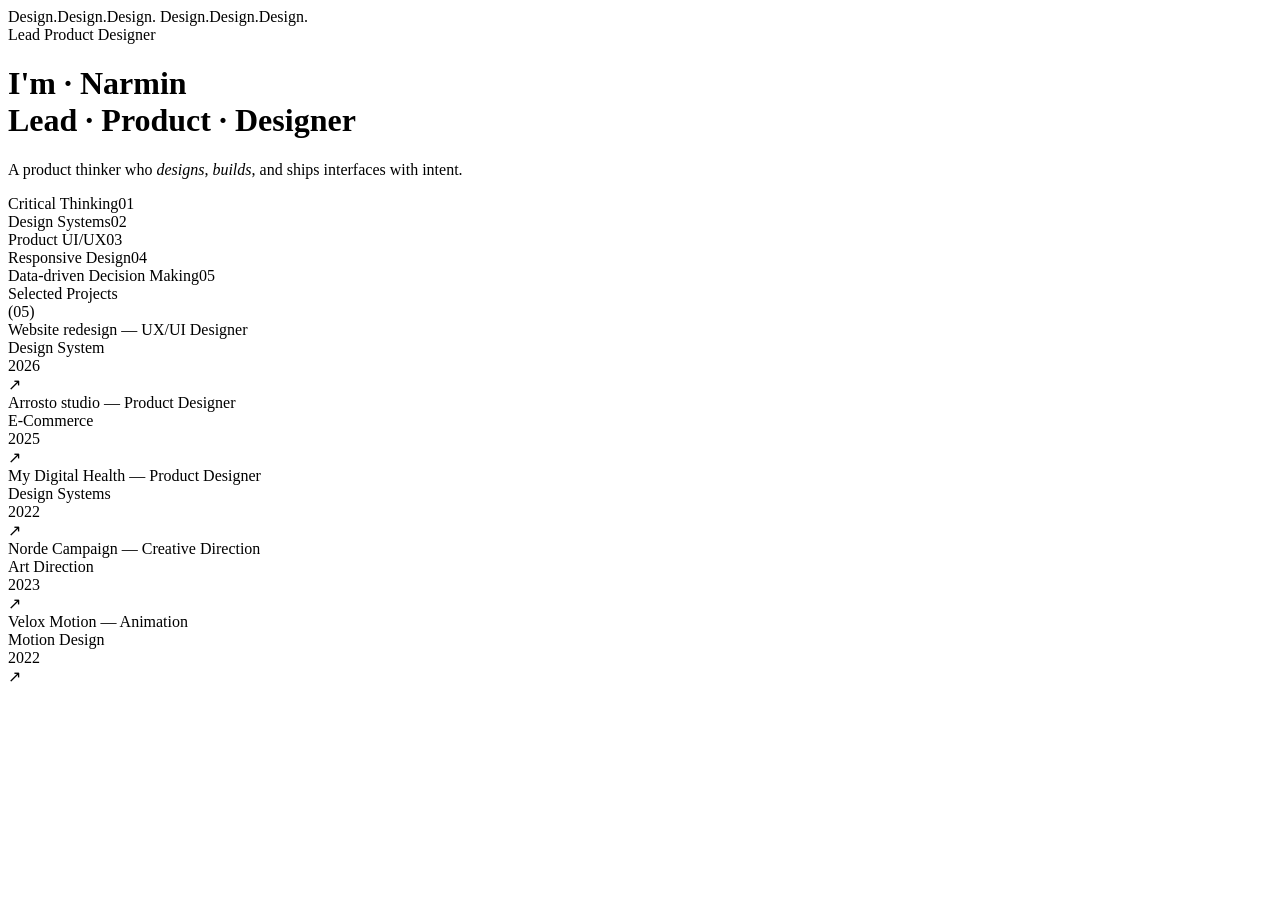
==== index.html @ 3cd88621 "first commit" ====
<!DOCTYPE html>
<html lang="en">
<head>
  <meta charset="UTF-8" />
  <meta name="viewport" content="width=device-width, initial-scale=1.0" />
  <title>Narmin — Lead Product Designer</title>

  <!-- Google Fonts -->
  <link rel="preconnect" href="https://fonts.googleapis.com" />
  <link rel="preconnect" href="https://fonts.gstatic.com" crossorigin />
  <link href="https://fonts.googleapis.com/css2?family=Playfair+Display:ital,wght@0,400;0,500;0,700;1,400;1,700&family=Poppins:wght@300;400;500&family=Courier+Prime:ital@0;1&display=swap" rel="stylesheet" />

  <!-- Styles -->
  <link rel="stylesheet" href="css/global.css" />
  <link rel="stylesheet" href="css/index.css" />
</head>
<body>

  <!-- Noise overlay -->
  <div class="noise"></div>

  <!-- Custom cursor ring -->
  <div id="cur-ring"></div>

  <!-- Nav — injected by global.js -->
  <div id="nav-mount"></div>

  <div class="page">

    <!-- ══════════════════════════════════════════
         SECTION 1 — HERO
    ══════════════════════════════════════════ -->
    <main class="main">

      <!-- Ghost background marquee -->
      <div class="marquee-wrap" aria-hidden="true">
        <div class="marquee-inner">
          <span>Design.</span><span>Design.</span><span>Design.</span>
          <span>Design.</span><span>Design.</span><span>Design.</span>
        </div>
      </div>

      <div class="hello-tag">Lead Product Designer</div>

      <h1 class="headline">
        <div class="hl-stack">
          <div class="hl-row">
            <span class="hl-word" data-text="I'm">I'm</span>
            <span class="hl-sep">·</span>
            <span class="hl-word" data-text="Narmin">Narmin</span>
          </div>
          <div class="hl-row">
            <span class="hl-word" data-text="Lead">Lead</span>
            <span class="hl-sep">·</span>
            <span class="hl-word" data-text="Product">Product</span>
            <span class="hl-sep">·</span>
            <span class="hl-word" data-text="Designer">Designer</span>
          </div>
        </div>
      </h1>

      <div class="hero-body">
        <p>A product thinker who <em>designs</em>, <em>builds</em>, and ships interfaces with intent.</p>
        <div class="skills-list">
          <div class="skill-row"><span class="skill-name">Critical Thinking</span><span class="skill-num">01</span></div>
          <div class="skill-row"><span class="skill-name">Design Systems</span><span class="skill-num">02</span></div>
          <div class="skill-row"><span class="skill-name">Product UI/UX</span><span class="skill-num">03</span></div>
          <div class="skill-row"><span class="skill-name">Responsive Design</span><span class="skill-num">04</span></div>
          <div class="skill-row"><span class="skill-name">Data-driven Decision Making</span><span class="skill-num">05</span></div>
        </div>
      </div>

    </main>


    <!-- ══════════════════════════════════════════
         SECTION 2 — PROJECTS
    ══════════════════════════════════════════ -->
    <section class="projects-section">

      <div class="section-header">
        <div class="section-label">Selected Projects</div>
        <div class="section-count">(05)</div>
      </div>

      <div class="project-row">
        <div class="proj-name">Website redesign<span class="proj-italic"> — UX/UI Designer</span></div>
        <div class="proj-cat">Design System</div>
        <div class="proj-year">2026</div>
        <div class="proj-arrow">↗</div>
      </div>

      <div class="project-row">
        <div class="proj-name">Arrosto studio<span class="proj-italic"> — Product Designer</span></div>
        <div class="proj-cat">E-Commerce</div>
        <div class="proj-year">2025</div>
        <div class="proj-arrow">↗</div>
      </div>

      <div class="project-row">
        <div class="proj-name">My Digital Health<span class="proj-italic"> — Product Designer</span></div>
        <div class="proj-cat">Design Systems</div>
        <div class="proj-year">2022</div>
        <div class="proj-arrow">↗</div>
      </div>

      <div class="project-row">
        <div class="proj-name">Norde Campaign<span class="proj-italic"> — Creative Direction</span></div>
        <div class="proj-cat">Art Direction</div>
        <div class="proj-year">2023</div>
        <div class="proj-arrow">↗</div>
      </div>

      <div class="project-row">
        <div class="proj-name">Velox Motion<span class="proj-italic"> — Animation</span></div>
        <div class="proj-cat">Motion Design</div>
        <div class="proj-year">2022</div>
        <div class="proj-arrow">↗</div>
      </div>

    </section>

  </div><!-- /.page -->

  <!-- Footer — injected by global.js -->
  <div id="footer-mount"></div>

  <!-- Scripts: global first, then page-specific -->
  <script src="js/global.js"></script>
  <script src="js/index.js"></script>

</body>
</html>
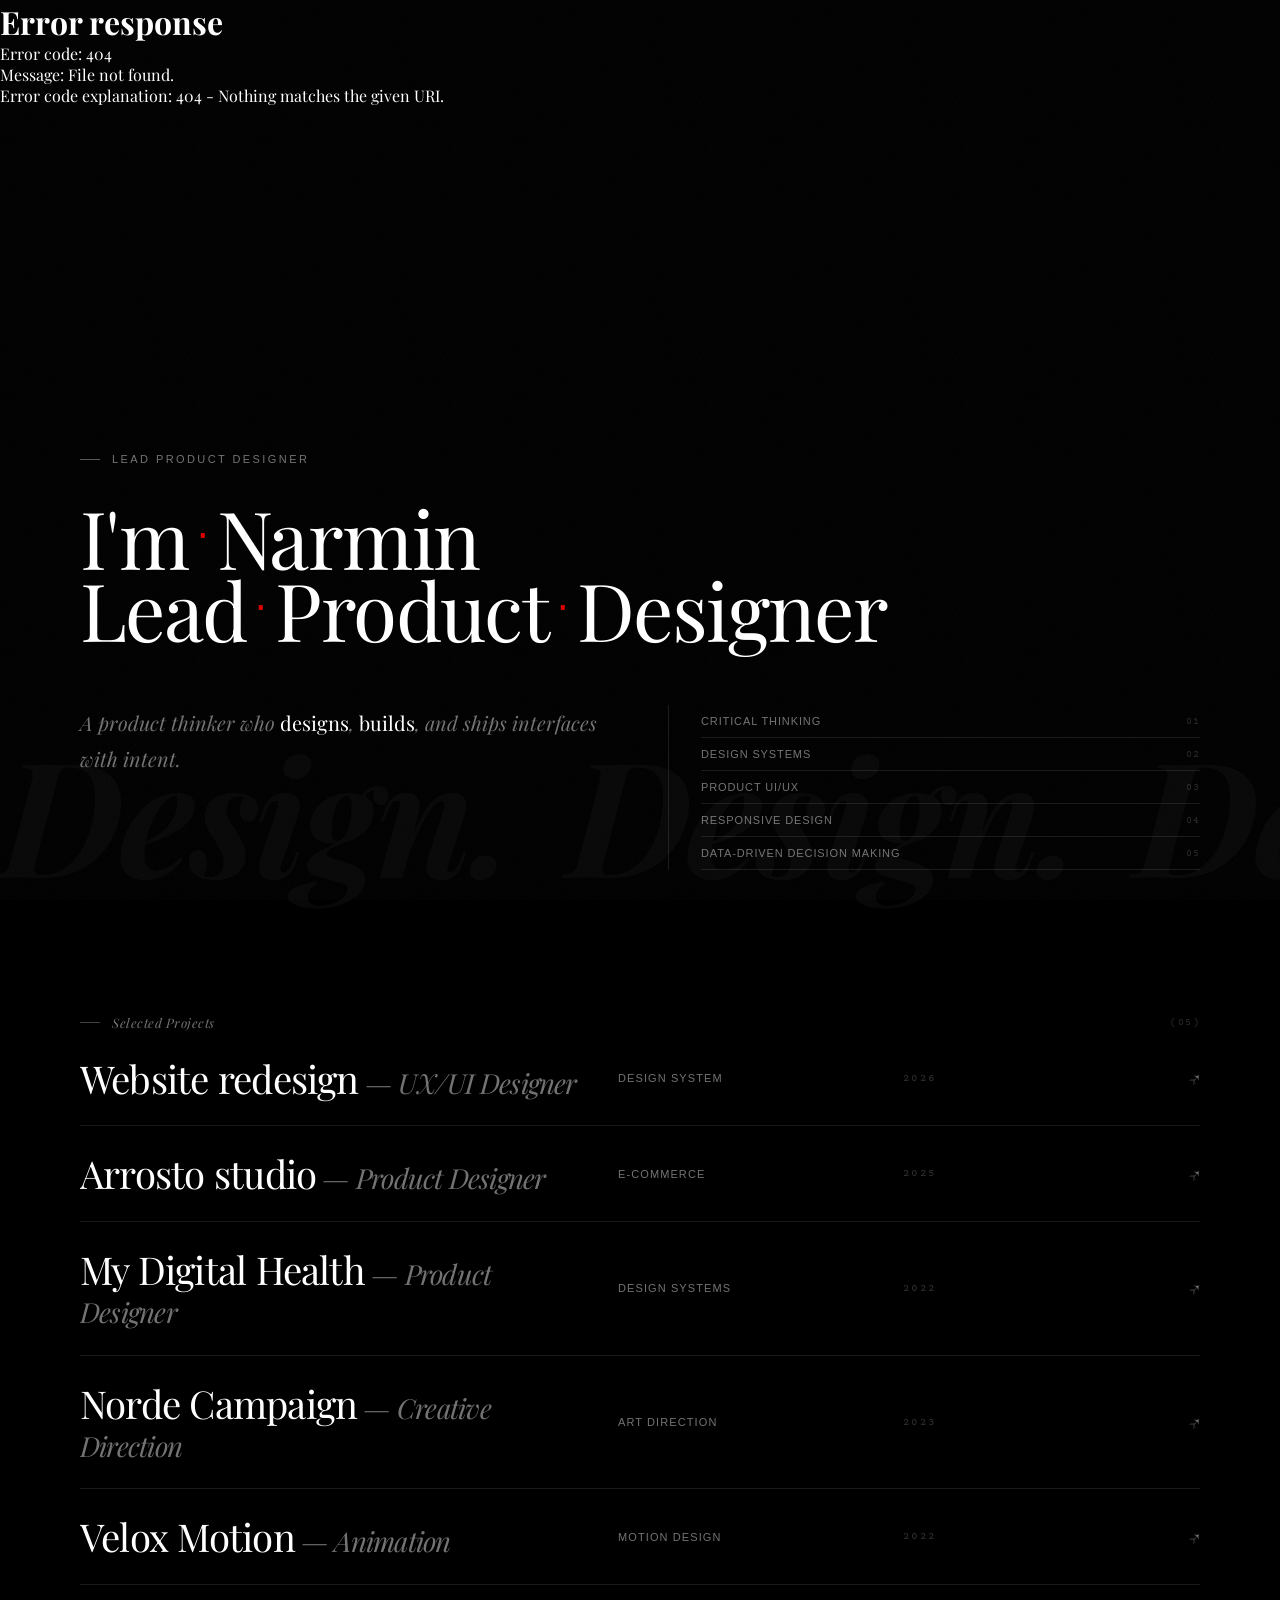
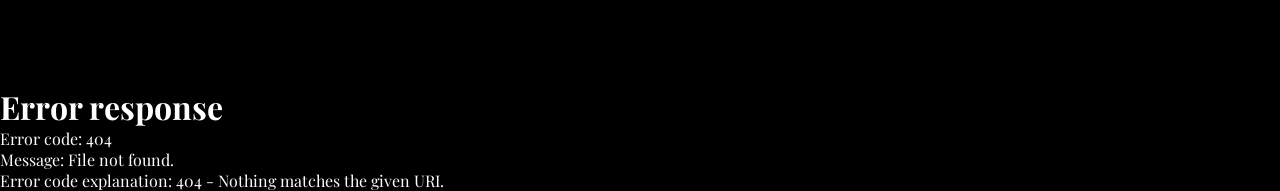
==== commit 93922a35: "Modifica sul hero section e Footer" ====
--- a/index.html
+++ b/index.html
@@ -1,6 +1,8 @@
 <!DOCTYPE html>
 <html lang="en">
-<head>
+  <link rel="stylesheet" href="css/global.css">
+  <link rel="stylesheet" href="css/index.css">
+  
   <meta charset="UTF-8" />
   <meta name="viewport" content="width=device-width, initial-scale=1.0" />
   <title>Narmin — Lead Product Designer</title>
@@ -11,8 +13,8 @@
   <link href="https://fonts.googleapis.com/css2?family=Playfair+Display:ital,wght@0,400;0,500;0,700;1,400;1,700&family=Poppins:wght@300;400;500&family=Courier+Prime:ital@0;1&display=swap" rel="stylesheet" />
 
   <!-- Styles -->
-  <link rel="stylesheet" href="css/global.css" />
-  <link rel="stylesheet" href="css/index.css" />
+  <link rel="stylesheet" href="global.css" />
+  <link rel="stylesheet" href="index.css" />
 </head>
 <body>
 
@@ -126,8 +128,6 @@
   <div id="footer-mount"></div>
 
   <!-- Scripts: global first, then page-specific -->
-  <script src="js/global.js"></script>
-  <script src="js/index.js"></script>
+  <script src="global.js"></script>
 
-</body>
 </html>
--- a/global.css
+++ b/global.css
@@ -0,0 +1,254 @@
+/* ================================================
+   NARMIN — GLOBAL STYLES
+   css/global.css
+   Loaded on EVERY page.
+   Contains: reset, tokens, body, noise, cursor,
+             nav, footer, shared keyframes.
+   ================================================ */
+
+
+/* ────────────────────────────────────────────────
+   1. RESET
+──────────────────────────────────────────────── */
+*, *::before, *::after {
+  box-sizing: border-box;
+  margin: 0;
+  padding: 0;
+}
+
+html {
+  font-size: 16px;
+  scroll-behavior: smooth;
+}
+
+
+/* ────────────────────────────────────────────────
+   2. DESIGN TOKENS
+──────────────────────────────────────────────── */
+:root {
+  --bg:         #000000;
+  --bg2:        #0a0a0a;
+  --text:       #ffffff;
+  --text-muted: rgba(255, 255, 255, 0.45);
+  --text-dim:   rgba(255, 255, 255, 0.2);
+  --border:     rgba(255, 255, 255, 0.1);
+  --hover-bg:   rgba(255, 255, 255, 0.04);
+  --red:        rgb(220, 0, 0);
+  --red-dim:    rgba(220, 0, 0, 0.6);
+
+  --font-serif: 'Playfair Display', Georgia, serif;
+  --font-ui:    'Poppins', sans-serif;
+  --font-mono:  'Courier Prime', monospace;
+}
+
+
+/* ────────────────────────────────────────────────
+   3. BODY
+──────────────────────────────────────────────── */
+body {
+  background: var(--bg);
+  color: var(--text);
+  min-height: 100vh;
+  overflow-x: hidden;
+  font-family: var(--font-serif);
+}
+
+
+/* ────────────────────────────────────────────────
+   4. NOISE OVERLAY
+──────────────────────────────────────────────── */
+.noise {
+  position: fixed;
+  inset: 0;
+  z-index: 1;
+  pointer-events: none;
+  background-image: url("data:image/svg+xml,%3Csvg viewBox='0 0 512 512' xmlns='http://www.w3.org/2000/svg'%3E%3Cfilter id='n'%3E%3CfeTurbulence type='fractalNoise' baseFrequency='0.75' numOctaves='4' stitchTiles='stitch'/%3E%3C/filter%3E%3Crect width='100%25' height='100%25' filter='url(%23n)' opacity='1'/%3E%3C/svg%3E");
+  background-size: 256px 256px;
+  opacity: 0.028;
+}
+
+
+/* ────────────────────────────────────────────────
+   5. CUSTOM CURSOR RING
+──────────────────────────────────────────────── */
+#cur-ring {
+  position: fixed;
+  z-index: 9998;
+  pointer-events: none;
+  width: 36px;
+  height: 36px;
+  border: 1.5px solid rgba(220, 0, 0, 0.75);
+  border-radius: 50%;
+  left: -40px;
+  top: -40px;
+  transform: translate(-50%, -50%);
+  transition: width 0.3s, height 0.3s, border-color 0.3s;
+}
+
+
+/* ────────────────────────────────────────────────
+   6. PAGE SHELL
+──────────────────────────────────────────────── */
+.page {
+  position: relative;
+  z-index: 2;
+}
+
+
+/* ────────────────────────────────────────────────
+   7. NAVIGATION
+   Index page: centered  (class="nav-center")
+   About page: left-aligned (default)
+   global.js injects .nav-center on index only
+──────────────────────────────────────────────── */
+nav {
+  width: 100%;
+  height: 56px;
+  background: rgba(0, 0, 0, 0.85);
+  backdrop-filter: blur(12px);
+  -webkit-backdrop-filter: blur(12px);
+  display: flex;
+  align-items: center;
+  justify-content: flex-start;
+  padding-left: 80px;
+  position: sticky;
+  top: 20px;
+  z-index: 100;
+}
+
+/* Index page centers the nav */
+nav.nav-center {
+  justify-content: center;
+  padding-left: 0;
+}
+
+.nav-item {
+  position: relative;
+  padding: 0 28px 0 0;
+  display: flex;
+  align-items: center;
+  z-index: 2;
+  cursor: pointer;
+}
+
+/* Index page nav items have equal padding both sides */
+nav.nav-center .nav-item {
+  padding: 0 28px;
+}
+
+.nav-word {
+  display: flex;
+  overflow: visible;
+}
+
+.nav-letter {
+  display: inline-block;
+  font-family: var(--font-ui);
+  font-size: 11px;
+  font-weight: 400;
+  letter-spacing: 0.18em;
+  color: var(--text-muted);
+  text-transform: uppercase;
+  will-change: transform;
+  line-height: 1;
+  user-select: none;
+  transition: color 0.2s;
+}
+
+.nav-item:hover .nav-letter {
+  color: rgba(255, 255, 255, 0.9);
+}
+
+.nav-item.active .nav-letter {
+  color: rgba(255, 255, 255, 0.85);
+}
+
+
+/* ────────────────────────────────────────────────
+   8. FOOTER
+──────────────────────────────────────────────── */
+.footer {
+  display: flex;
+  align-items: center;
+  justify-content: space-between;
+  padding: 28px 80px;
+  position: relative;
+  z-index: 2;
+}
+
+/* Index page footer has a top border */
+.footer.footer-bordered {
+  border-top: 1px solid var(--border);
+}
+
+.footer-love {
+  font-family: var(--font-ui);
+  font-size: 10px;
+  font-weight: 400;
+  letter-spacing: 0.18em;
+  text-transform: uppercase;
+  color: rgba(255, 255, 255, 0.2);
+}
+
+.footer-love em {
+  font-style: italic;
+  font-family: var(--font-serif);
+  font-size: 12px;
+  letter-spacing: 0.04em;
+  text-transform: none;
+  color: rgba(255, 255, 255, 0.35);
+}
+
+.footer-socials {
+  display: flex;
+  align-items: center;
+  gap: 24px;
+}
+
+.social-link {
+  display: flex;
+  align-items: center;
+  justify-content: center;
+  color: rgba(255, 255, 255, 0.25);
+  transition: color 0.2s, transform 0.2s;
+  text-decoration: none;
+}
+
+.social-link:hover {
+  color: rgba(255, 255, 255, 0.85);
+  transform: translateY(-2px);
+}
+
+
+/* ────────────────────────────────────────────────
+   9. SHARED KEYFRAMES
+──────────────────────────────────────────────── */
+@keyframes fadeIn  { from { opacity: 0; }                           to { opacity: 1; } }
+@keyframes fadeUp  { from { opacity: 0; transform: translateY(18px);} to { opacity: 1; transform: none; } }
+@keyframes slideUp { from { transform: translateY(110%); }           to { transform: none; } }
+@keyframes marquee { from { transform: translateX(0); }              to { transform: translateX(-50%); } }
+
+
+/* ────────────────────────────────────────────────
+   10. RESPONSIVE — shared breakpoints
+──────────────────────────────────────────────── */
+@media (max-width: 900px) {
+  nav                { padding-left: 48px; }
+  nav.nav-center     { padding-left: 0; }
+  .nav-item          { padding-right: 20px; }
+  nav.nav-center .nav-item { padding: 0 18px; }
+  .footer            { padding: 28px 48px; }
+}
+
+@media (max-width: 700px) {
+  #cur-ring          { display: none; }
+  nav                { padding-left: 36px; }
+  nav.nav-center .nav-item { padding: 0 14px; }
+  .footer            { padding: 24px 36px; }
+}
+
+@media (max-width: 480px) {
+  nav.nav-center .nav-item { padding: 0 10px; }
+  .nav-letter        { font-size: 9px; letter-spacing: 0.1em; }
+  .footer            { padding: 20px 24px; flex-direction: column; gap: 16px; align-items: flex-start; }
+}
--- a/index.css
+++ b/index.css
@@ -0,0 +1,395 @@
+/* ================================================
+   NARMIN — INDEX (HOME) PAGE STYLES
+   css/index.css
+   Page-specific only. Global styles live in global.css
+   ================================================ */
+
+
+/* ────────────────────────────────────────────────
+   1. HERO SECTION
+──────────────────────────────────────────────── */
+.main {
+  display: flex;
+  flex-direction: column;
+  justify-content: flex-end;
+  padding: 0 80px 80px;
+  position: relative;
+  min-height: calc(100vh - 56px);
+  overflow: hidden;
+}
+
+
+/* ────────────────────────────────────────────────
+   2. GHOST MARQUEE (background watermark)
+──────────────────────────────────────────────── */
+.marquee-wrap {
+  position: absolute;
+  left: 0;
+  right: 0;
+  bottom: 32px;
+  overflow: hidden;
+  pointer-events: none;
+  opacity: 0.03;
+  z-index: 0;
+  user-select: none;
+}
+
+.marquee-inner {
+  display: flex;
+  white-space: nowrap;
+  animation: marquee 22s linear infinite;
+}
+
+.marquee-inner span {
+  font-family: var(--font-serif);
+  font-size: 160px;
+  font-weight: 700;
+  font-style: italic;
+  color: #fff;
+  letter-spacing: -0.02em;
+  flex-shrink: 0;
+  padding-right: 56px;
+}
+
+
+/* ────────────────────────────────────────────────
+   3. HELLO TAG (eyebrow label)
+──────────────────────────────────────────────── */
+.hello-tag {
+  font-family: var(--font-ui);
+  font-size: 11px;
+  font-weight: 400;
+  letter-spacing: 0.22em;
+  text-transform: uppercase;
+  color: var(--text-muted);
+  display: flex;
+  align-items: center;
+  gap: 12px;
+  margin-bottom: 36px;
+  position: relative;
+  z-index: 1;
+  animation: fadeUp 0.7s 0.25s ease both;
+}
+
+.hello-tag::before {
+  content: '';
+  width: 20px;
+  height: 1px;
+  background: rgba(255, 255, 255, 0.35);
+}
+
+
+/* ────────────────────────────────────────────────
+   4. HEADLINE
+──────────────────────────────────────────────── */
+.headline {
+  position: relative;
+  z-index: 1;
+  padding-bottom: 60px;
+}
+
+.hl-stack {
+  display: flex;
+  flex-direction: column;
+  gap: 0;
+}
+
+.hl-row {
+  display: flex;
+  align-items: baseline;
+  gap: 0.2em;
+  flex-wrap: wrap;
+}
+
+.hl-word {
+  font-family: var(--font-serif);
+  font-weight: 400;
+  font-size: 80px;
+  line-height: 0.9;
+  letter-spacing: -0.02em;
+  color: #fff;
+  display: inline-flex;
+  white-space: nowrap;
+  animation: slideUp 0.95s cubic-bezier(0.16, 1, 0.3, 1) both;
+  overflow: visible;
+}
+
+/* Stagger each word's slide-up animation */
+.hl-row:nth-child(1) .hl-word:nth-child(1) { animation-delay: 0.00s; }
+.hl-row:nth-child(1) .hl-word:nth-child(3) { animation-delay: 0.08s; }
+.hl-row:nth-child(2) .hl-word:nth-child(1) { animation-delay: 0.16s; }
+.hl-row:nth-child(2) .hl-word:nth-child(2) { animation-delay: 0.22s; font-style: italic; color: var(--text-muted); }
+.hl-row:nth-child(2) .hl-word:nth-child(3) { animation-delay: 0.28s; }
+
+.hl-sep {
+  font-family: var(--font-mono);
+  font-size: clamp(16px, 2vw, 32px);
+  color: rgb(221, 0, 0);
+  align-self: center;
+  flex-shrink: 0;
+  animation: fadeIn 0.5s 0.3s ease both;
+}
+
+/* Each letter inside the headline — magnetic target */
+.hl-word .char {
+  display: inline-block;
+  will-change: transform;
+  color: inherit;
+  transition: color 0.25s;
+}
+
+
+/* ────────────────────────────────────────────────
+   5. HERO BODY (bio + skills grid)
+──────────────────────────────────────────────── */
+.hero-body {
+  display: grid;
+  grid-template-columns: 1fr 1fr;
+  gap: 0 56px;
+  position: relative;
+  z-index: 1;
+  animation: fadeUp 0.7s 0.55s ease both;
+}
+
+.hero-body p {
+  font-family: var(--font-serif);
+  font-size: 20px;
+  font-weight: 400;
+  font-style: italic;
+  line-height: 1.8;
+  color: var(--text-muted);
+}
+
+.hero-body p em {
+  font-style: normal;
+  color: #fff;
+}
+
+
+/* ────────────────────────────────────────────────
+   6. SKILLS LIST
+──────────────────────────────────────────────── */
+.skills-list {
+  border-left: 1px solid var(--border);
+  padding-left: 32px;
+  display: flex;
+  flex-direction: column;
+}
+
+.skill-row {
+  font-family: var(--font-ui);
+  font-size: 11px;
+  font-weight: 400;
+  letter-spacing: 0.08em;
+  text-transform: uppercase;
+  color: var(--text-muted);
+  padding: 10px 0;
+  border-bottom: 1px solid var(--border);
+  display: flex;
+  align-items: center;
+  justify-content: space-between;
+  cursor: pointer;
+  position: relative;
+  transition: color 0.2s, padding-left 0.25s ease;
+  overflow: hidden;
+}
+
+.skill-row::before {
+  content: '';
+  position: absolute;
+  inset: 0;
+  background: var(--hover-bg);
+  transform: translateX(-101%);
+  transition: transform 0.3s cubic-bezier(0.16, 1, 0.3, 1);
+}
+
+.skill-row:hover { color: #fff; padding-left: 10px; }
+.skill-row:hover::before { transform: translateX(0); }
+
+.skill-num {
+  font-family: var(--font-mono);
+  font-size: 10px;
+  letter-spacing: 0.12em;
+  color: rgba(255, 255, 255, 0.18);
+  position: relative;
+  z-index: 1;
+}
+
+.skill-name {
+  position: relative;
+  z-index: 1;
+}
+
+
+/* ────────────────────────────────────────────────
+   7. PROJECTS SECTION
+──────────────────────────────────────────────── */
+.projects-section {
+  padding: 64px 80px 100px;
+  position: relative;
+  z-index: 2;
+}
+
+.section-header {
+  display: flex;
+  align-items: center;
+  justify-content: space-between;
+  margin-bottom: 0;
+}
+
+.section-label {
+  font-family: var(--font-serif);
+  font-size: 13px;
+  font-style: italic;
+  letter-spacing: 0.04em;
+  color: var(--text-muted);
+  display: flex;
+  align-items: center;
+  gap: 12px;
+}
+
+.section-label::before {
+  content: '';
+  width: 20px;
+  height: 1px;
+  background: rgba(255, 255, 255, 0.25);
+}
+
+.section-count {
+  font-family: var(--font-mono);
+  font-size: 10px;
+  letter-spacing: 0.14em;
+  color: rgba(255, 255, 255, 0.18);
+}
+
+
+/* ────────────────────────────────────────────────
+   8. PROJECT ROWS
+──────────────────────────────────────────────── */
+.project-row {
+  display: grid;
+  grid-template-columns: 2fr 1fr 1fr auto;
+  align-items: center;
+  gap: 0 32px;
+  padding: 28px 0;
+  border-bottom: 1px solid var(--border);
+  cursor: pointer;
+  position: relative;
+  overflow: hidden;
+  transition: padding-left 0.35s cubic-bezier(0.16, 1, 0.3, 1);
+}
+
+/* Slide-in background on hover */
+.project-row::before {
+  content: '';
+  position: absolute;
+  inset: 0;
+  background: var(--hover-bg);
+  transform: translateX(-101%);
+  transition: transform 0.4s cubic-bezier(0.16, 1, 0.3, 1);
+  z-index: 0;
+}
+.project-row:hover::before { transform: translateX(0); }
+.project-row:hover { padding-left: 16px; }
+
+/* Left border reveal on hover */
+.project-row::after {
+  content: '';
+  position: absolute;
+  left: 0;
+  top: 0;
+  bottom: 0;
+  width: 1px;
+  background: rgba(255, 255, 255, 0.35);
+  transform: scaleY(0);
+  transform-origin: top;
+  transition: transform 0.35s cubic-bezier(0.16, 1, 0.3, 1);
+}
+.project-row:hover::after { transform: scaleY(1); }
+
+.proj-name {
+  font-family: var(--font-serif);
+  font-size: clamp(26px, 3vw, 50px);
+  font-weight: 400;
+  letter-spacing: -0.02em;
+  color: #fff;
+  line-height: 1;
+  position: relative;
+  z-index: 1;
+}
+
+.proj-italic {
+  font-style: italic;
+  color: var(--text-muted);
+  font-size: 0.72em;
+  transition: color 0.25s;
+}
+.project-row:hover .proj-italic { color: rgba(255, 255, 255, 0.65); }
+
+.proj-cat {
+  font-family: var(--font-ui);
+  font-size: 11px;
+  font-weight: 400;
+  letter-spacing: 0.1em;
+  text-transform: uppercase;
+  color: var(--text-muted);
+  position: relative;
+  z-index: 1;
+  transition: color 0.25s;
+}
+.project-row:hover .proj-cat { color: rgba(255, 255, 255, 0.65); }
+
+.proj-year {
+  font-family: var(--font-mono);
+  font-size: 11px;
+  letter-spacing: 0.12em;
+  color: rgba(255, 255, 255, 0.2);
+  position: relative;
+  z-index: 1;
+  transition: color 0.25s;
+}
+.project-row:hover .proj-year { color: rgba(255, 255, 255, 0.5); }
+
+.proj-arrow {
+  font-size: 18px;
+  color: var(--text-muted);
+  position: relative;
+  z-index: 1;
+  transition: color 0.25s, transform 0.35s cubic-bezier(0.16, 1, 0.3, 1);
+}
+.project-row:hover .proj-arrow { color: #fff; transform: translate(4px, -4px); }
+
+
+/* ────────────────────────────────────────────────
+   9. RESPONSIVE
+──────────────────────────────────────────────── */
+@media (max-width: 900px) {
+  .main              { padding: 0 48px 60px; }
+  .projects-section  { padding: 48px 48px 80px; }
+  .hl-word           { font-size: 60px; }
+}
+
+@media (max-width: 700px) {
+  .main              { padding: 0 36px 52px; }
+  .hl-word           { font-size: 44px; }
+  .hero-body         { grid-template-columns: 1fr; gap: 36px 0; }
+  .skills-list       { border-left: none; padding-left: 0; border-top: 1px solid var(--border); padding-top: 20px; }
+  .projects-section  { padding: 40px 36px 64px; }
+  .project-row       { grid-template-columns: 1fr auto; grid-template-rows: auto auto; gap: 8px 12px; padding: 22px 0; }
+  .proj-name         { font-size: clamp(22px, 5vw, 36px); grid-column: 1; grid-row: 1; }
+  .proj-cat          { font-size: 10px; grid-column: 1; grid-row: 2; }
+  .proj-year         { display: none; }
+  .proj-arrow        { grid-column: 2; grid-row: 1 / 3; align-self: center; }
+}
+
+@media (max-width: 480px) {
+  .main              { padding: 0 24px 48px; }
+  .hl-word           { font-size: 34px; }
+  .hello-tag         { margin-bottom: 24px; }
+  .hero-body p       { font-size: 17px; }
+  .headline          { padding-bottom: 40px; }
+  .projects-section  { padding: 32px 24px 56px; }
+  .project-row::before,
+  .project-row::after { display: none; }
+  .project-row:hover { padding-left: 0; }
+}
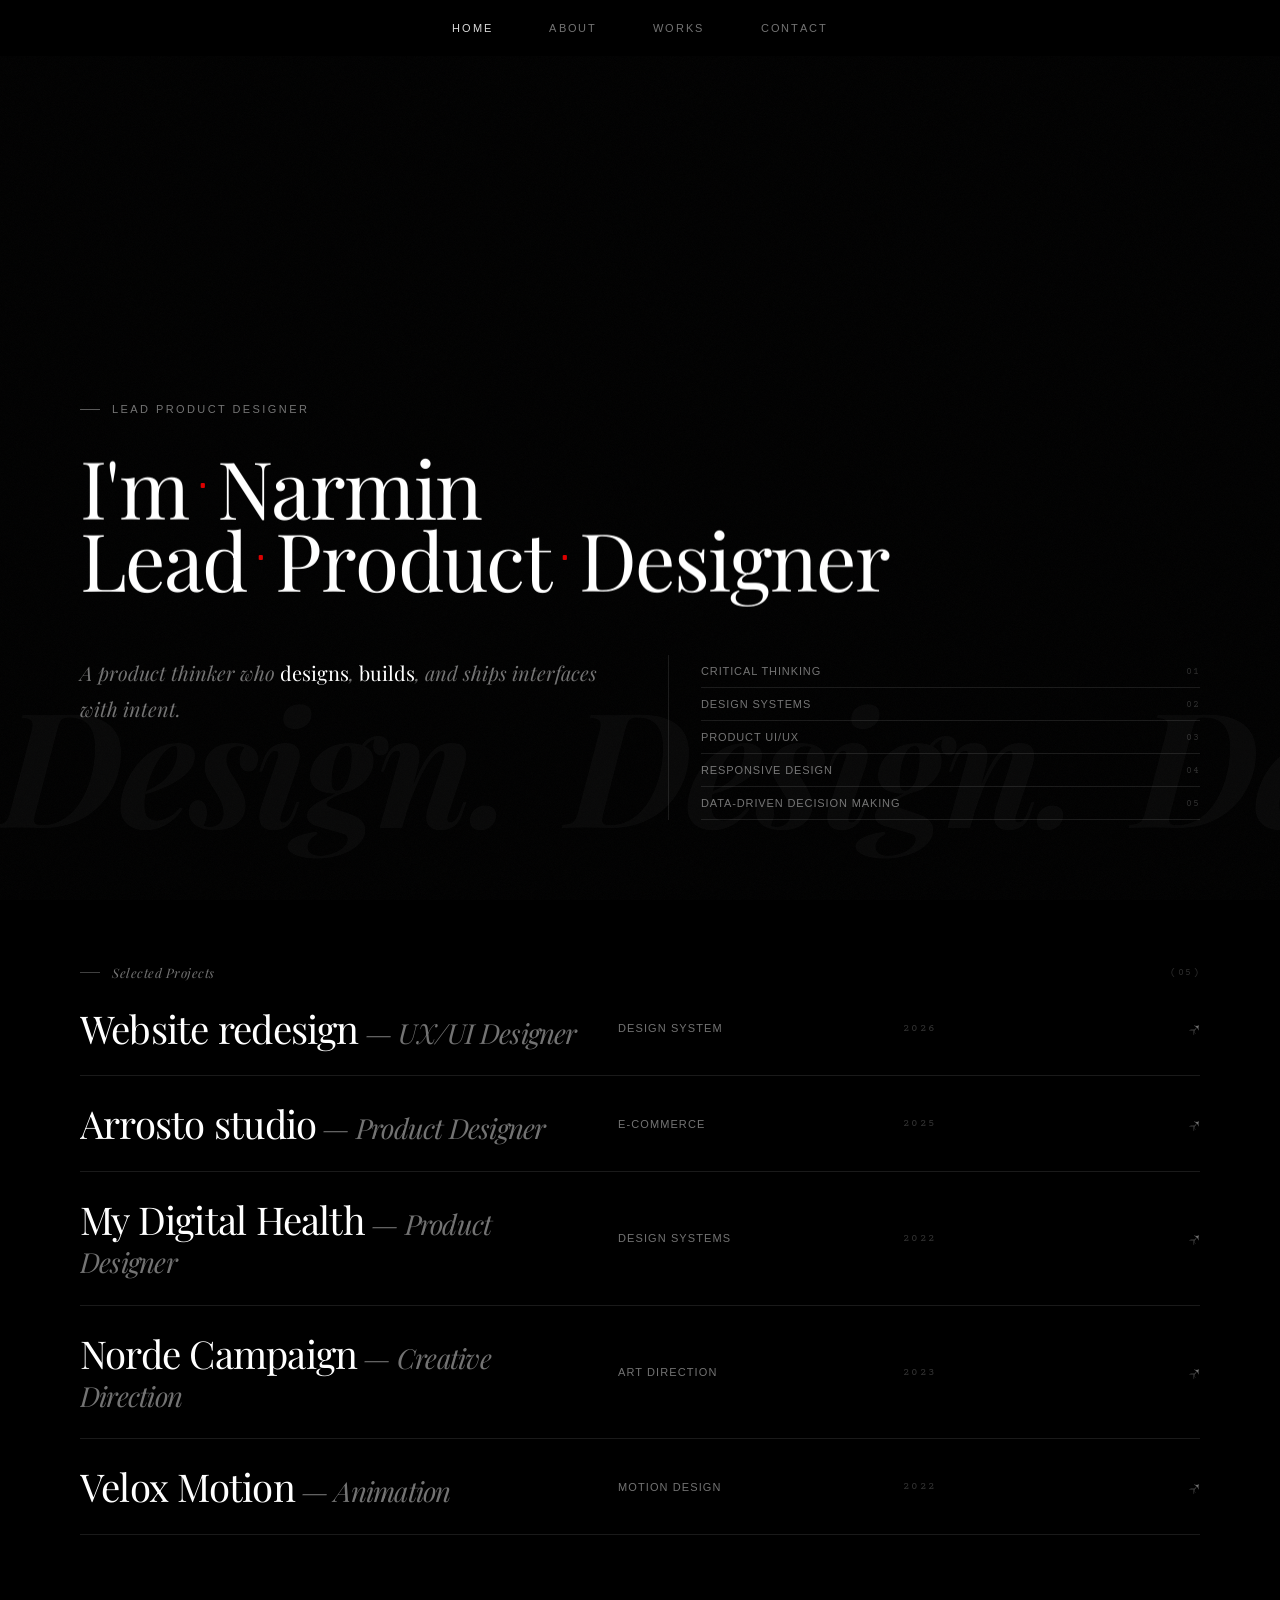
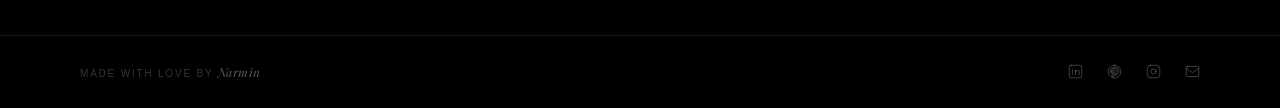
==== commit 202bdd89: "refactor cartelle ecc" ====
--- a/index.html
+++ b/index.html
@@ -13,8 +13,8 @@
   <link href="https://fonts.googleapis.com/css2?family=Playfair+Display:ital,wght@0,400;0,500;0,700;1,400;1,700&family=Poppins:wght@300;400;500&family=Courier+Prime:ital@0;1&display=swap" rel="stylesheet" />
 
   <!-- Styles -->
-  <link rel="stylesheet" href="global.css" />
-  <link rel="stylesheet" href="index.css" />
+  <link rel="stylesheet" href="css/global.css" />
+  <link rel="stylesheet" href="css/index.css" />
 </head>
 <body>
 
@@ -128,6 +128,7 @@
   <div id="footer-mount"></div>
 
   <!-- Scripts: global first, then page-specific -->
-  <script src="global.js"></script>
+  <script src="js/global.js"></script>
+  <script src="js/index.js"></script>
 
 </html>
--- a/css/global.css
+++ b/css/global.css
@@ -0,0 +1,254 @@
+/* ================================================
+   NARMIN — GLOBAL STYLES
+   css/global.css
+   Loaded on EVERY page.
+   Contains: reset, tokens, body, noise, cursor,
+             nav, footer, shared keyframes.
+   ================================================ */
+
+
+/* ────────────────────────────────────────────────
+   1. RESET
+──────────────────────────────────────────────── */
+*, *::before, *::after {
+  box-sizing: border-box;
+  margin: 0;
+  padding: 0;
+}
+
+html {
+  font-size: 16px;
+  scroll-behavior: smooth;
+}
+
+
+/* ────────────────────────────────────────────────
+   2. DESIGN TOKENS
+──────────────────────────────────────────────── */
+:root {
+  --bg:         #000000;
+  --bg2:        #0a0a0a;
+  --text:       #ffffff;
+  --text-muted: rgba(255, 255, 255, 0.45);
+  --text-dim:   rgba(255, 255, 255, 0.2);
+  --border:     rgba(255, 255, 255, 0.1);
+  --hover-bg:   rgba(255, 255, 255, 0.04);
+  --red:        rgb(220, 0, 0);
+  --red-dim:    rgba(220, 0, 0, 0.6);
+
+  --font-serif: 'Playfair Display', Georgia, serif;
+  --font-ui:    'Poppins', sans-serif;
+  --font-mono:  'Courier Prime', monospace;
+}
+
+
+/* ────────────────────────────────────────────────
+   3. BODY
+──────────────────────────────────────────────── */
+body {
+  background: var(--bg);
+  color: var(--text);
+  min-height: 100vh;
+  overflow-x: hidden;
+  font-family: var(--font-serif);
+}
+
+
+/* ────────────────────────────────────────────────
+   4. NOISE OVERLAY
+──────────────────────────────────────────────── */
+.noise {
+  position: fixed;
+  inset: 0;
+  z-index: 1;
+  pointer-events: none;
+  background-image: url("data:image/svg+xml,%3Csvg viewBox='0 0 512 512' xmlns='http://www.w3.org/2000/svg'%3E%3Cfilter id='n'%3E%3CfeTurbulence type='fractalNoise' baseFrequency='0.75' numOctaves='4' stitchTiles='stitch'/%3E%3C/filter%3E%3Crect width='100%25' height='100%25' filter='url(%23n)' opacity='1'/%3E%3C/svg%3E");
+  background-size: 256px 256px;
+  opacity: 0.028;
+}
+
+
+/* ────────────────────────────────────────────────
+   5. CUSTOM CURSOR RING
+──────────────────────────────────────────────── */
+#cur-ring {
+  position: fixed;
+  z-index: 9998;
+  pointer-events: none;
+  width: 36px;
+  height: 36px;
+  border: 1.5px solid rgba(220, 0, 0, 0.75);
+  border-radius: 50%;
+  left: -40px;
+  top: -40px;
+  transform: translate(-50%, -50%);
+  transition: width 0.3s, height 0.3s, border-color 0.3s;
+}
+
+
+/* ────────────────────────────────────────────────
+   6. PAGE SHELL
+──────────────────────────────────────────────── */
+.page {
+  position: relative;
+  z-index: 2;
+}
+
+
+/* ────────────────────────────────────────────────
+   7. NAVIGATION
+   Index page: centered  (class="nav-center")
+   About page: left-aligned (default)
+   global.js injects .nav-center on index only
+──────────────────────────────────────────────── */
+nav {
+  width: 100%;
+  height: 56px;
+  background: rgba(0, 0, 0, 0.85);
+  backdrop-filter: blur(12px);
+  -webkit-backdrop-filter: blur(12px);
+  display: flex;
+  align-items: center;
+  justify-content: flex-start;
+  padding-left: 80px;
+  position: sticky;
+  top: 20px;
+  z-index: 100;
+}
+
+/* Index page centers the nav */
+nav.nav-center {
+  justify-content: center;
+  padding-left: 0;
+}
+
+.nav-item {
+  position: relative;
+  padding: 0 28px 0 0;
+  display: flex;
+  align-items: center;
+  z-index: 2;
+  cursor: pointer;
+}
+
+/* Index page nav items have equal padding both sides */
+nav.nav-center .nav-item {
+  padding: 0 28px;
+}
+
+.nav-word {
+  display: flex;
+  overflow: visible;
+}
+
+.nav-letter {
+  display: inline-block;
+  font-family: var(--font-ui);
+  font-size: 11px;
+  font-weight: 400;
+  letter-spacing: 0.18em;
+  color: var(--text-muted);
+  text-transform: uppercase;
+  will-change: transform;
+  line-height: 1;
+  user-select: none;
+  transition: color 0.2s;
+}
+
+.nav-item:hover .nav-letter {
+  color: rgba(255, 255, 255, 0.9);
+}
+
+.nav-item.active .nav-letter {
+  color: rgba(255, 255, 255, 0.85);
+}
+
+
+/* ────────────────────────────────────────────────
+   8. FOOTER
+──────────────────────────────────────────────── */
+.footer {
+  display: flex;
+  align-items: center;
+  justify-content: space-between;
+  padding: 28px 80px;
+  position: relative;
+  z-index: 2;
+}
+
+/* Index page footer has a top border */
+.footer.footer-bordered {
+  border-top: 1px solid var(--border);
+}
+
+.footer-love {
+  font-family: var(--font-ui);
+  font-size: 10px;
+  font-weight: 400;
+  letter-spacing: 0.18em;
+  text-transform: uppercase;
+  color: rgba(255, 255, 255, 0.2);
+}
+
+.footer-love em {
+  font-style: italic;
+  font-family: var(--font-serif);
+  font-size: 12px;
+  letter-spacing: 0.04em;
+  text-transform: none;
+  color: rgba(255, 255, 255, 0.35);
+}
+
+.footer-socials {
+  display: flex;
+  align-items: center;
+  gap: 24px;
+}
+
+.social-link {
+  display: flex;
+  align-items: center;
+  justify-content: center;
+  color: rgba(255, 255, 255, 0.25);
+  transition: color 0.2s, transform 0.2s;
+  text-decoration: none;
+}
+
+.social-link:hover {
+  color: rgba(255, 255, 255, 0.85);
+  transform: translateY(-2px);
+}
+
+
+/* ────────────────────────────────────────────────
+   9. SHARED KEYFRAMES
+──────────────────────────────────────────────── */
+@keyframes fadeIn  { from { opacity: 0; }                           to { opacity: 1; } }
+@keyframes fadeUp  { from { opacity: 0; transform: translateY(18px);} to { opacity: 1; transform: none; } }
+@keyframes slideUp { from { transform: translateY(110%); }           to { transform: none; } }
+@keyframes marquee { from { transform: translateX(0); }              to { transform: translateX(-50%); } }
+
+
+/* ────────────────────────────────────────────────
+   10. RESPONSIVE — shared breakpoints
+──────────────────────────────────────────────── */
+@media (max-width: 900px) {
+  nav                { padding-left: 48px; }
+  nav.nav-center     { padding-left: 0; }
+  .nav-item          { padding-right: 20px; }
+  nav.nav-center .nav-item { padding: 0 18px; }
+  .footer            { padding: 28px 48px; }
+}
+
+@media (max-width: 700px) {
+  #cur-ring          { display: none; }
+  nav                { padding-left: 36px; }
+  nav.nav-center .nav-item { padding: 0 14px; }
+  .footer            { padding: 24px 36px; }
+}
+
+@media (max-width: 480px) {
+  nav.nav-center .nav-item { padding: 0 10px; }
+  .nav-letter        { font-size: 9px; letter-spacing: 0.1em; }
+  .footer            { padding: 20px 24px; flex-direction: column; gap: 16px; align-items: flex-start; }
+}
--- a/css/index.css
+++ b/css/index.css
@@ -0,0 +1,395 @@
+/* ================================================
+   NARMIN — INDEX (HOME) PAGE STYLES
+   css/index.css
+   Page-specific only. Global styles live in global.css
+   ================================================ */
+
+
+/* ────────────────────────────────────────────────
+   1. HERO SECTION
+──────────────────────────────────────────────── */
+.main {
+  display: flex;
+  flex-direction: column;
+  justify-content: flex-end;
+  padding: 0 80px 80px;
+  position: relative;
+  min-height: calc(100vh - 56px);
+  overflow: hidden;
+}
+
+
+/* ────────────────────────────────────────────────
+   2. GHOST MARQUEE (background watermark)
+──────────────────────────────────────────────── */
+.marquee-wrap {
+  position: absolute;
+  left: 0;
+  right: 0;
+  bottom: 32px;
+  overflow: hidden;
+  pointer-events: none;
+  opacity: 0.03;
+  z-index: 0;
+  user-select: none;
+}
+
+.marquee-inner {
+  display: flex;
+  white-space: nowrap;
+  animation: marquee 22s linear infinite;
+}
+
+.marquee-inner span {
+  font-family: var(--font-serif);
+  font-size: 160px;
+  font-weight: 700;
+  font-style: italic;
+  color: #fff;
+  letter-spacing: -0.02em;
+  flex-shrink: 0;
+  padding-right: 56px;
+}
+
+
+/* ────────────────────────────────────────────────
+   3. HELLO TAG (eyebrow label)
+──────────────────────────────────────────────── */
+.hello-tag {
+  font-family: var(--font-ui);
+  font-size: 11px;
+  font-weight: 400;
+  letter-spacing: 0.22em;
+  text-transform: uppercase;
+  color: var(--text-muted);
+  display: flex;
+  align-items: center;
+  gap: 12px;
+  margin-bottom: 36px;
+  position: relative;
+  z-index: 1;
+  animation: fadeUp 0.7s 0.25s ease both;
+}
+
+.hello-tag::before {
+  content: '';
+  width: 20px;
+  height: 1px;
+  background: rgba(255, 255, 255, 0.35);
+}
+
+
+/* ────────────────────────────────────────────────
+   4. HEADLINE
+──────────────────────────────────────────────── */
+.headline {
+  position: relative;
+  z-index: 1;
+  padding-bottom: 60px;
+}
+
+.hl-stack {
+  display: flex;
+  flex-direction: column;
+  gap: 0;
+}
+
+.hl-row {
+  display: flex;
+  align-items: baseline;
+  gap: 0.2em;
+  flex-wrap: wrap;
+}
+
+.hl-word {
+  font-family: var(--font-serif);
+  font-weight: 400;
+  font-size: 80px;
+  line-height: 0.9;
+  letter-spacing: -0.02em;
+  color: #fff;
+  display: inline-flex;
+  white-space: nowrap;
+  animation: slideUp 0.95s cubic-bezier(0.16, 1, 0.3, 1) both;
+  overflow: visible;
+}
+
+/* Stagger each word's slide-up animation */
+.hl-row:nth-child(1) .hl-word:nth-child(1) { animation-delay: 0.00s; }
+.hl-row:nth-child(1) .hl-word:nth-child(3) { animation-delay: 0.08s; }
+.hl-row:nth-child(2) .hl-word:nth-child(1) { animation-delay: 0.16s; }
+.hl-row:nth-child(2) .hl-word:nth-child(2) { animation-delay: 0.22s; font-style: italic; color: var(--text-muted); }
+.hl-row:nth-child(2) .hl-word:nth-child(3) { animation-delay: 0.28s; }
+
+.hl-sep {
+  font-family: var(--font-mono);
+  font-size: clamp(16px, 2vw, 32px);
+  color: rgb(221, 0, 0);
+  align-self: center;
+  flex-shrink: 0;
+  animation: fadeIn 0.5s 0.3s ease both;
+}
+
+/* Each letter inside the headline — magnetic target */
+.hl-word .char {
+  display: inline-block;
+  will-change: transform;
+  color: inherit;
+  transition: color 0.25s;
+}
+
+
+/* ────────────────────────────────────────────────
+   5. HERO BODY (bio + skills grid)
+──────────────────────────────────────────────── */
+.hero-body {
+  display: grid;
+  grid-template-columns: 1fr 1fr;
+  gap: 0 56px;
+  position: relative;
+  z-index: 1;
+  animation: fadeUp 0.7s 0.55s ease both;
+}
+
+.hero-body p {
+  font-family: var(--font-serif);
+  font-size: 20px;
+  font-weight: 400;
+  font-style: italic;
+  line-height: 1.8;
+  color: var(--text-muted);
+}
+
+.hero-body p em {
+  font-style: normal;
+  color: #fff;
+}
+
+
+/* ────────────────────────────────────────────────
+   6. SKILLS LIST
+──────────────────────────────────────────────── */
+.skills-list {
+  border-left: 1px solid var(--border);
+  padding-left: 32px;
+  display: flex;
+  flex-direction: column;
+}
+
+.skill-row {
+  font-family: var(--font-ui);
+  font-size: 11px;
+  font-weight: 400;
+  letter-spacing: 0.08em;
+  text-transform: uppercase;
+  color: var(--text-muted);
+  padding: 10px 0;
+  border-bottom: 1px solid var(--border);
+  display: flex;
+  align-items: center;
+  justify-content: space-between;
+  cursor: pointer;
+  position: relative;
+  transition: color 0.2s, padding-left 0.25s ease;
+  overflow: hidden;
+}
+
+.skill-row::before {
+  content: '';
+  position: absolute;
+  inset: 0;
+  background: var(--hover-bg);
+  transform: translateX(-101%);
+  transition: transform 0.3s cubic-bezier(0.16, 1, 0.3, 1);
+}
+
+.skill-row:hover { color: #fff; padding-left: 10px; }
+.skill-row:hover::before { transform: translateX(0); }
+
+.skill-num {
+  font-family: var(--font-mono);
+  font-size: 10px;
+  letter-spacing: 0.12em;
+  color: rgba(255, 255, 255, 0.18);
+  position: relative;
+  z-index: 1;
+}
+
+.skill-name {
+  position: relative;
+  z-index: 1;
+}
+
+
+/* ────────────────────────────────────────────────
+   7. PROJECTS SECTION
+──────────────────────────────────────────────── */
+.projects-section {
+  padding: 64px 80px 100px;
+  position: relative;
+  z-index: 2;
+}
+
+.section-header {
+  display: flex;
+  align-items: center;
+  justify-content: space-between;
+  margin-bottom: 0;
+}
+
+.section-label {
+  font-family: var(--font-serif);
+  font-size: 13px;
+  font-style: italic;
+  letter-spacing: 0.04em;
+  color: var(--text-muted);
+  display: flex;
+  align-items: center;
+  gap: 12px;
+}
+
+.section-label::before {
+  content: '';
+  width: 20px;
+  height: 1px;
+  background: rgba(255, 255, 255, 0.25);
+}
+
+.section-count {
+  font-family: var(--font-mono);
+  font-size: 10px;
+  letter-spacing: 0.14em;
+  color: rgba(255, 255, 255, 0.18);
+}
+
+
+/* ────────────────────────────────────────────────
+   8. PROJECT ROWS
+──────────────────────────────────────────────── */
+.project-row {
+  display: grid;
+  grid-template-columns: 2fr 1fr 1fr auto;
+  align-items: center;
+  gap: 0 32px;
+  padding: 28px 0;
+  border-bottom: 1px solid var(--border);
+  cursor: pointer;
+  position: relative;
+  overflow: hidden;
+  transition: padding-left 0.35s cubic-bezier(0.16, 1, 0.3, 1);
+}
+
+/* Slide-in background on hover */
+.project-row::before {
+  content: '';
+  position: absolute;
+  inset: 0;
+  background: var(--hover-bg);
+  transform: translateX(-101%);
+  transition: transform 0.4s cubic-bezier(0.16, 1, 0.3, 1);
+  z-index: 0;
+}
+.project-row:hover::before { transform: translateX(0); }
+.project-row:hover { padding-left: 16px; }
+
+/* Left border reveal on hover */
+.project-row::after {
+  content: '';
+  position: absolute;
+  left: 0;
+  top: 0;
+  bottom: 0;
+  width: 1px;
+  background: rgba(255, 255, 255, 0.35);
+  transform: scaleY(0);
+  transform-origin: top;
+  transition: transform 0.35s cubic-bezier(0.16, 1, 0.3, 1);
+}
+.project-row:hover::after { transform: scaleY(1); }
+
+.proj-name {
+  font-family: var(--font-serif);
+  font-size: clamp(26px, 3vw, 50px);
+  font-weight: 400;
+  letter-spacing: -0.02em;
+  color: #fff;
+  line-height: 1;
+  position: relative;
+  z-index: 1;
+}
+
+.proj-italic {
+  font-style: italic;
+  color: var(--text-muted);
+  font-size: 0.72em;
+  transition: color 0.25s;
+}
+.project-row:hover .proj-italic { color: rgba(255, 255, 255, 0.65); }
+
+.proj-cat {
+  font-family: var(--font-ui);
+  font-size: 11px;
+  font-weight: 400;
+  letter-spacing: 0.1em;
+  text-transform: uppercase;
+  color: var(--text-muted);
+  position: relative;
+  z-index: 1;
+  transition: color 0.25s;
+}
+.project-row:hover .proj-cat { color: rgba(255, 255, 255, 0.65); }
+
+.proj-year {
+  font-family: var(--font-mono);
+  font-size: 11px;
+  letter-spacing: 0.12em;
+  color: rgba(255, 255, 255, 0.2);
+  position: relative;
+  z-index: 1;
+  transition: color 0.25s;
+}
+.project-row:hover .proj-year { color: rgba(255, 255, 255, 0.5); }
+
+.proj-arrow {
+  font-size: 18px;
+  color: var(--text-muted);
+  position: relative;
+  z-index: 1;
+  transition: color 0.25s, transform 0.35s cubic-bezier(0.16, 1, 0.3, 1);
+}
+.project-row:hover .proj-arrow { color: #fff; transform: translate(4px, -4px); }
+
+
+/* ────────────────────────────────────────────────
+   9. RESPONSIVE
+──────────────────────────────────────────────── */
+@media (max-width: 900px) {
+  .main              { padding: 0 48px 60px; }
+  .projects-section  { padding: 48px 48px 80px; }
+  .hl-word           { font-size: 60px; }
+}
+
+@media (max-width: 700px) {
+  .main              { padding: 0 36px 52px; }
+  .hl-word           { font-size: 44px; }
+  .hero-body         { grid-template-columns: 1fr; gap: 36px 0; }
+  .skills-list       { border-left: none; padding-left: 0; border-top: 1px solid var(--border); padding-top: 20px; }
+  .projects-section  { padding: 40px 36px 64px; }
+  .project-row       { grid-template-columns: 1fr auto; grid-template-rows: auto auto; gap: 8px 12px; padding: 22px 0; }
+  .proj-name         { font-size: clamp(22px, 5vw, 36px); grid-column: 1; grid-row: 1; }
+  .proj-cat          { font-size: 10px; grid-column: 1; grid-row: 2; }
+  .proj-year         { display: none; }
+  .proj-arrow        { grid-column: 2; grid-row: 1 / 3; align-self: center; }
+}
+
+@media (max-width: 480px) {
+  .main              { padding: 0 24px 48px; }
+  .hl-word           { font-size: 34px; }
+  .hello-tag         { margin-bottom: 24px; }
+  .hero-body p       { font-size: 17px; }
+  .headline          { padding-bottom: 40px; }
+  .projects-section  { padding: 32px 24px 56px; }
+  .project-row::before,
+  .project-row::after { display: none; }
+  .project-row:hover { padding-left: 0; }
+}
--- a/css/global.css
+++ b/css/global.css
@@ -0,0 +1,254 @@
+/* ================================================
+   NARMIN — GLOBAL STYLES
+   css/global.css
+   Loaded on EVERY page.
+   Contains: reset, tokens, body, noise, cursor,
+             nav, footer, shared keyframes.
+   ================================================ */
+
+
+/* ────────────────────────────────────────────────
+   1. RESET
+──────────────────────────────────────────────── */
+*, *::before, *::after {
+  box-sizing: border-box;
+  margin: 0;
+  padding: 0;
+}
+
+html {
+  font-size: 16px;
+  scroll-behavior: smooth;
+}
+
+
+/* ────────────────────────────────────────────────
+   2. DESIGN TOKENS
+──────────────────────────────────────────────── */
+:root {
+  --bg:         #000000;
+  --bg2:        #0a0a0a;
+  --text:       #ffffff;
+  --text-muted: rgba(255, 255, 255, 0.45);
+  --text-dim:   rgba(255, 255, 255, 0.2);
+  --border:     rgba(255, 255, 255, 0.1);
+  --hover-bg:   rgba(255, 255, 255, 0.04);
+  --red:        rgb(220, 0, 0);
+  --red-dim:    rgba(220, 0, 0, 0.6);
+
+  --font-serif: 'Playfair Display', Georgia, serif;
+  --font-ui:    'Poppins', sans-serif;
+  --font-mono:  'Courier Prime', monospace;
+}
+
+
+/* ────────────────────────────────────────────────
+   3. BODY
+──────────────────────────────────────────────── */
+body {
+  background: var(--bg);
+  color: var(--text);
+  min-height: 100vh;
+  overflow-x: hidden;
+  font-family: var(--font-serif);
+}
+
+
+/* ────────────────────────────────────────────────
+   4. NOISE OVERLAY
+──────────────────────────────────────────────── */
+.noise {
+  position: fixed;
+  inset: 0;
+  z-index: 1;
+  pointer-events: none;
+  background-image: url("data:image/svg+xml,%3Csvg viewBox='0 0 512 512' xmlns='http://www.w3.org/2000/svg'%3E%3Cfilter id='n'%3E%3CfeTurbulence type='fractalNoise' baseFrequency='0.75' numOctaves='4' stitchTiles='stitch'/%3E%3C/filter%3E%3Crect width='100%25' height='100%25' filter='url(%23n)' opacity='1'/%3E%3C/svg%3E");
+  background-size: 256px 256px;
+  opacity: 0.028;
+}
+
+
+/* ────────────────────────────────────────────────
+   5. CUSTOM CURSOR RING
+──────────────────────────────────────────────── */
+#cur-ring {
+  position: fixed;
+  z-index: 9998;
+  pointer-events: none;
+  width: 36px;
+  height: 36px;
+  border: 1.5px solid rgba(220, 0, 0, 0.75);
+  border-radius: 50%;
+  left: -40px;
+  top: -40px;
+  transform: translate(-50%, -50%);
+  transition: width 0.3s, height 0.3s, border-color 0.3s;
+}
+
+
+/* ────────────────────────────────────────────────
+   6. PAGE SHELL
+──────────────────────────────────────────────── */
+.page {
+  position: relative;
+  z-index: 2;
+}
+
+
+/* ────────────────────────────────────────────────
+   7. NAVIGATION
+   Index page: centered  (class="nav-center")
+   About page: left-aligned (default)
+   global.js injects .nav-center on index only
+──────────────────────────────────────────────── */
+nav {
+  width: 100%;
+  height: 56px;
+  background: rgba(0, 0, 0, 0.85);
+  backdrop-filter: blur(12px);
+  -webkit-backdrop-filter: blur(12px);
+  display: flex;
+  align-items: center;
+  justify-content: flex-start;
+  padding-left: 80px;
+  position: sticky;
+  top: 20px;
+  z-index: 100;
+}
+
+/* Index page centers the nav */
+nav.nav-center {
+  justify-content: center;
+  padding-left: 0;
+}
+
+.nav-item {
+  position: relative;
+  padding: 0 28px 0 0;
+  display: flex;
+  align-items: center;
+  z-index: 2;
+  cursor: pointer;
+}
+
+/* Index page nav items have equal padding both sides */
+nav.nav-center .nav-item {
+  padding: 0 28px;
+}
+
+.nav-word {
+  display: flex;
+  overflow: visible;
+}
+
+.nav-letter {
+  display: inline-block;
+  font-family: var(--font-ui);
+  font-size: 11px;
+  font-weight: 400;
+  letter-spacing: 0.18em;
+  color: var(--text-muted);
+  text-transform: uppercase;
+  will-change: transform;
+  line-height: 1;
+  user-select: none;
+  transition: color 0.2s;
+}
+
+.nav-item:hover .nav-letter {
+  color: rgba(255, 255, 255, 0.9);
+}
+
+.nav-item.active .nav-letter {
+  color: rgba(255, 255, 255, 0.85);
+}
+
+
+/* ────────────────────────────────────────────────
+   8. FOOTER
+──────────────────────────────────────────────── */
+.footer {
+  display: flex;
+  align-items: center;
+  justify-content: space-between;
+  padding: 28px 80px;
+  position: relative;
+  z-index: 2;
+}
+
+/* Index page footer has a top border */
+.footer.footer-bordered {
+  border-top: 1px solid var(--border);
+}
+
+.footer-love {
+  font-family: var(--font-ui);
+  font-size: 10px;
+  font-weight: 400;
+  letter-spacing: 0.18em;
+  text-transform: uppercase;
+  color: rgba(255, 255, 255, 0.2);
+}
+
+.footer-love em {
+  font-style: italic;
+  font-family: var(--font-serif);
+  font-size: 12px;
+  letter-spacing: 0.04em;
+  text-transform: none;
+  color: rgba(255, 255, 255, 0.35);
+}
+
+.footer-socials {
+  display: flex;
+  align-items: center;
+  gap: 24px;
+}
+
+.social-link {
+  display: flex;
+  align-items: center;
+  justify-content: center;
+  color: rgba(255, 255, 255, 0.25);
+  transition: color 0.2s, transform 0.2s;
+  text-decoration: none;
+}
+
+.social-link:hover {
+  color: rgba(255, 255, 255, 0.85);
+  transform: translateY(-2px);
+}
+
+
+/* ────────────────────────────────────────────────
+   9. SHARED KEYFRAMES
+──────────────────────────────────────────────── */
+@keyframes fadeIn  { from { opacity: 0; }                           to { opacity: 1; } }
+@keyframes fadeUp  { from { opacity: 0; transform: translateY(18px);} to { opacity: 1; transform: none; } }
+@keyframes slideUp { from { transform: translateY(110%); }           to { transform: none; } }
+@keyframes marquee { from { transform: translateX(0); }              to { transform: translateX(-50%); } }
+
+
+/* ────────────────────────────────────────────────
+   10. RESPONSIVE — shared breakpoints
+──────────────────────────────────────────────── */
+@media (max-width: 900px) {
+  nav                { padding-left: 48px; }
+  nav.nav-center     { padding-left: 0; }
+  .nav-item          { padding-right: 20px; }
+  nav.nav-center .nav-item { padding: 0 18px; }
+  .footer            { padding: 28px 48px; }
+}
+
+@media (max-width: 700px) {
+  #cur-ring          { display: none; }
+  nav                { padding-left: 36px; }
+  nav.nav-center .nav-item { padding: 0 14px; }
+  .footer            { padding: 24px 36px; }
+}
+
+@media (max-width: 480px) {
+  nav.nav-center .nav-item { padding: 0 10px; }
+  .nav-letter        { font-size: 9px; letter-spacing: 0.1em; }
+  .footer            { padding: 20px 24px; flex-direction: column; gap: 16px; align-items: flex-start; }
+}
--- a/css/index.css
+++ b/css/index.css
@@ -0,0 +1,395 @@
+/* ================================================
+   NARMIN — INDEX (HOME) PAGE STYLES
+   css/index.css
+   Page-specific only. Global styles live in global.css
+   ================================================ */
+
+
+/* ────────────────────────────────────────────────
+   1. HERO SECTION
+──────────────────────────────────────────────── */
+.main {
+  display: flex;
+  flex-direction: column;
+  justify-content: flex-end;
+  padding: 0 80px 80px;
+  position: relative;
+  min-height: calc(100vh - 56px);
+  overflow: hidden;
+}
+
+
+/* ────────────────────────────────────────────────
+   2. GHOST MARQUEE (background watermark)
+──────────────────────────────────────────────── */
+.marquee-wrap {
+  position: absolute;
+  left: 0;
+  right: 0;
+  bottom: 32px;
+  overflow: hidden;
+  pointer-events: none;
+  opacity: 0.03;
+  z-index: 0;
+  user-select: none;
+}
+
+.marquee-inner {
+  display: flex;
+  white-space: nowrap;
+  animation: marquee 22s linear infinite;
+}
+
+.marquee-inner span {
+  font-family: var(--font-serif);
+  font-size: 160px;
+  font-weight: 700;
+  font-style: italic;
+  color: #fff;
+  letter-spacing: -0.02em;
+  flex-shrink: 0;
+  padding-right: 56px;
+}
+
+
+/* ────────────────────────────────────────────────
+   3. HELLO TAG (eyebrow label)
+──────────────────────────────────────────────── */
+.hello-tag {
+  font-family: var(--font-ui);
+  font-size: 11px;
+  font-weight: 400;
+  letter-spacing: 0.22em;
+  text-transform: uppercase;
+  color: var(--text-muted);
+  display: flex;
+  align-items: center;
+  gap: 12px;
+  margin-bottom: 36px;
+  position: relative;
+  z-index: 1;
+  animation: fadeUp 0.7s 0.25s ease both;
+}
+
+.hello-tag::before {
+  content: '';
+  width: 20px;
+  height: 1px;
+  background: rgba(255, 255, 255, 0.35);
+}
+
+
+/* ────────────────────────────────────────────────
+   4. HEADLINE
+──────────────────────────────────────────────── */
+.headline {
+  position: relative;
+  z-index: 1;
+  padding-bottom: 60px;
+}
+
+.hl-stack {
+  display: flex;
+  flex-direction: column;
+  gap: 0;
+}
+
+.hl-row {
+  display: flex;
+  align-items: baseline;
+  gap: 0.2em;
+  flex-wrap: wrap;
+}
+
+.hl-word {
+  font-family: var(--font-serif);
+  font-weight: 400;
+  font-size: 80px;
+  line-height: 0.9;
+  letter-spacing: -0.02em;
+  color: #fff;
+  display: inline-flex;
+  white-space: nowrap;
+  animation: slideUp 0.95s cubic-bezier(0.16, 1, 0.3, 1) both;
+  overflow: visible;
+}
+
+/* Stagger each word's slide-up animation */
+.hl-row:nth-child(1) .hl-word:nth-child(1) { animation-delay: 0.00s; }
+.hl-row:nth-child(1) .hl-word:nth-child(3) { animation-delay: 0.08s; }
+.hl-row:nth-child(2) .hl-word:nth-child(1) { animation-delay: 0.16s; }
+.hl-row:nth-child(2) .hl-word:nth-child(2) { animation-delay: 0.22s; font-style: italic; color: var(--text-muted); }
+.hl-row:nth-child(2) .hl-word:nth-child(3) { animation-delay: 0.28s; }
+
+.hl-sep {
+  font-family: var(--font-mono);
+  font-size: clamp(16px, 2vw, 32px);
+  color: rgb(221, 0, 0);
+  align-self: center;
+  flex-shrink: 0;
+  animation: fadeIn 0.5s 0.3s ease both;
+}
+
+/* Each letter inside the headline — magnetic target */
+.hl-word .char {
+  display: inline-block;
+  will-change: transform;
+  color: inherit;
+  transition: color 0.25s;
+}
+
+
+/* ────────────────────────────────────────────────
+   5. HERO BODY (bio + skills grid)
+──────────────────────────────────────────────── */
+.hero-body {
+  display: grid;
+  grid-template-columns: 1fr 1fr;
+  gap: 0 56px;
+  position: relative;
+  z-index: 1;
+  animation: fadeUp 0.7s 0.55s ease both;
+}
+
+.hero-body p {
+  font-family: var(--font-serif);
+  font-size: 20px;
+  font-weight: 400;
+  font-style: italic;
+  line-height: 1.8;
+  color: var(--text-muted);
+}
+
+.hero-body p em {
+  font-style: normal;
+  color: #fff;
+}
+
+
+/* ────────────────────────────────────────────────
+   6. SKILLS LIST
+──────────────────────────────────────────────── */
+.skills-list {
+  border-left: 1px solid var(--border);
+  padding-left: 32px;
+  display: flex;
+  flex-direction: column;
+}
+
+.skill-row {
+  font-family: var(--font-ui);
+  font-size: 11px;
+  font-weight: 400;
+  letter-spacing: 0.08em;
+  text-transform: uppercase;
+  color: var(--text-muted);
+  padding: 10px 0;
+  border-bottom: 1px solid var(--border);
+  display: flex;
+  align-items: center;
+  justify-content: space-between;
+  cursor: pointer;
+  position: relative;
+  transition: color 0.2s, padding-left 0.25s ease;
+  overflow: hidden;
+}
+
+.skill-row::before {
+  content: '';
+  position: absolute;
+  inset: 0;
+  background: var(--hover-bg);
+  transform: translateX(-101%);
+  transition: transform 0.3s cubic-bezier(0.16, 1, 0.3, 1);
+}
+
+.skill-row:hover { color: #fff; padding-left: 10px; }
+.skill-row:hover::before { transform: translateX(0); }
+
+.skill-num {
+  font-family: var(--font-mono);
+  font-size: 10px;
+  letter-spacing: 0.12em;
+  color: rgba(255, 255, 255, 0.18);
+  position: relative;
+  z-index: 1;
+}
+
+.skill-name {
+  position: relative;
+  z-index: 1;
+}
+
+
+/* ────────────────────────────────────────────────
+   7. PROJECTS SECTION
+──────────────────────────────────────────────── */
+.projects-section {
+  padding: 64px 80px 100px;
+  position: relative;
+  z-index: 2;
+}
+
+.section-header {
+  display: flex;
+  align-items: center;
+  justify-content: space-between;
+  margin-bottom: 0;
+}
+
+.section-label {
+  font-family: var(--font-serif);
+  font-size: 13px;
+  font-style: italic;
+  letter-spacing: 0.04em;
+  color: var(--text-muted);
+  display: flex;
+  align-items: center;
+  gap: 12px;
+}
+
+.section-label::before {
+  content: '';
+  width: 20px;
+  height: 1px;
+  background: rgba(255, 255, 255, 0.25);
+}
+
+.section-count {
+  font-family: var(--font-mono);
+  font-size: 10px;
+  letter-spacing: 0.14em;
+  color: rgba(255, 255, 255, 0.18);
+}
+
+
+/* ────────────────────────────────────────────────
+   8. PROJECT ROWS
+──────────────────────────────────────────────── */
+.project-row {
+  display: grid;
+  grid-template-columns: 2fr 1fr 1fr auto;
+  align-items: center;
+  gap: 0 32px;
+  padding: 28px 0;
+  border-bottom: 1px solid var(--border);
+  cursor: pointer;
+  position: relative;
+  overflow: hidden;
+  transition: padding-left 0.35s cubic-bezier(0.16, 1, 0.3, 1);
+}
+
+/* Slide-in background on hover */
+.project-row::before {
+  content: '';
+  position: absolute;
+  inset: 0;
+  background: var(--hover-bg);
+  transform: translateX(-101%);
+  transition: transform 0.4s cubic-bezier(0.16, 1, 0.3, 1);
+  z-index: 0;
+}
+.project-row:hover::before { transform: translateX(0); }
+.project-row:hover { padding-left: 16px; }
+
+/* Left border reveal on hover */
+.project-row::after {
+  content: '';
+  position: absolute;
+  left: 0;
+  top: 0;
+  bottom: 0;
+  width: 1px;
+  background: rgba(255, 255, 255, 0.35);
+  transform: scaleY(0);
+  transform-origin: top;
+  transition: transform 0.35s cubic-bezier(0.16, 1, 0.3, 1);
+}
+.project-row:hover::after { transform: scaleY(1); }
+
+.proj-name {
+  font-family: var(--font-serif);
+  font-size: clamp(26px, 3vw, 50px);
+  font-weight: 400;
+  letter-spacing: -0.02em;
+  color: #fff;
+  line-height: 1;
+  position: relative;
+  z-index: 1;
+}
+
+.proj-italic {
+  font-style: italic;
+  color: var(--text-muted);
+  font-size: 0.72em;
+  transition: color 0.25s;
+}
+.project-row:hover .proj-italic { color: rgba(255, 255, 255, 0.65); }
+
+.proj-cat {
+  font-family: var(--font-ui);
+  font-size: 11px;
+  font-weight: 400;
+  letter-spacing: 0.1em;
+  text-transform: uppercase;
+  color: var(--text-muted);
+  position: relative;
+  z-index: 1;
+  transition: color 0.25s;
+}
+.project-row:hover .proj-cat { color: rgba(255, 255, 255, 0.65); }
+
+.proj-year {
+  font-family: var(--font-mono);
+  font-size: 11px;
+  letter-spacing: 0.12em;
+  color: rgba(255, 255, 255, 0.2);
+  position: relative;
+  z-index: 1;
+  transition: color 0.25s;
+}
+.project-row:hover .proj-year { color: rgba(255, 255, 255, 0.5); }
+
+.proj-arrow {
+  font-size: 18px;
+  color: var(--text-muted);
+  position: relative;
+  z-index: 1;
+  transition: color 0.25s, transform 0.35s cubic-bezier(0.16, 1, 0.3, 1);
+}
+.project-row:hover .proj-arrow { color: #fff; transform: translate(4px, -4px); }
+
+
+/* ────────────────────────────────────────────────
+   9. RESPONSIVE
+──────────────────────────────────────────────── */
+@media (max-width: 900px) {
+  .main              { padding: 0 48px 60px; }
+  .projects-section  { padding: 48px 48px 80px; }
+  .hl-word           { font-size: 60px; }
+}
+
+@media (max-width: 700px) {
+  .main              { padding: 0 36px 52px; }
+  .hl-word           { font-size: 44px; }
+  .hero-body         { grid-template-columns: 1fr; gap: 36px 0; }
+  .skills-list       { border-left: none; padding-left: 0; border-top: 1px solid var(--border); padding-top: 20px; }
+  .projects-section  { padding: 40px 36px 64px; }
+  .project-row       { grid-template-columns: 1fr auto; grid-template-rows: auto auto; gap: 8px 12px; padding: 22px 0; }
+  .proj-name         { font-size: clamp(22px, 5vw, 36px); grid-column: 1; grid-row: 1; }
+  .proj-cat          { font-size: 10px; grid-column: 1; grid-row: 2; }
+  .proj-year         { display: none; }
+  .proj-arrow        { grid-column: 2; grid-row: 1 / 3; align-self: center; }
+}
+
+@media (max-width: 480px) {
+  .main              { padding: 0 24px 48px; }
+  .hl-word           { font-size: 34px; }
+  .hello-tag         { margin-bottom: 24px; }
+  .hero-body p       { font-size: 17px; }
+  .headline          { padding-bottom: 40px; }
+  .projects-section  { padding: 32px 24px 56px; }
+  .project-row::before,
+  .project-row::after { display: none; }
+  .project-row:hover { padding-left: 0; }
+}
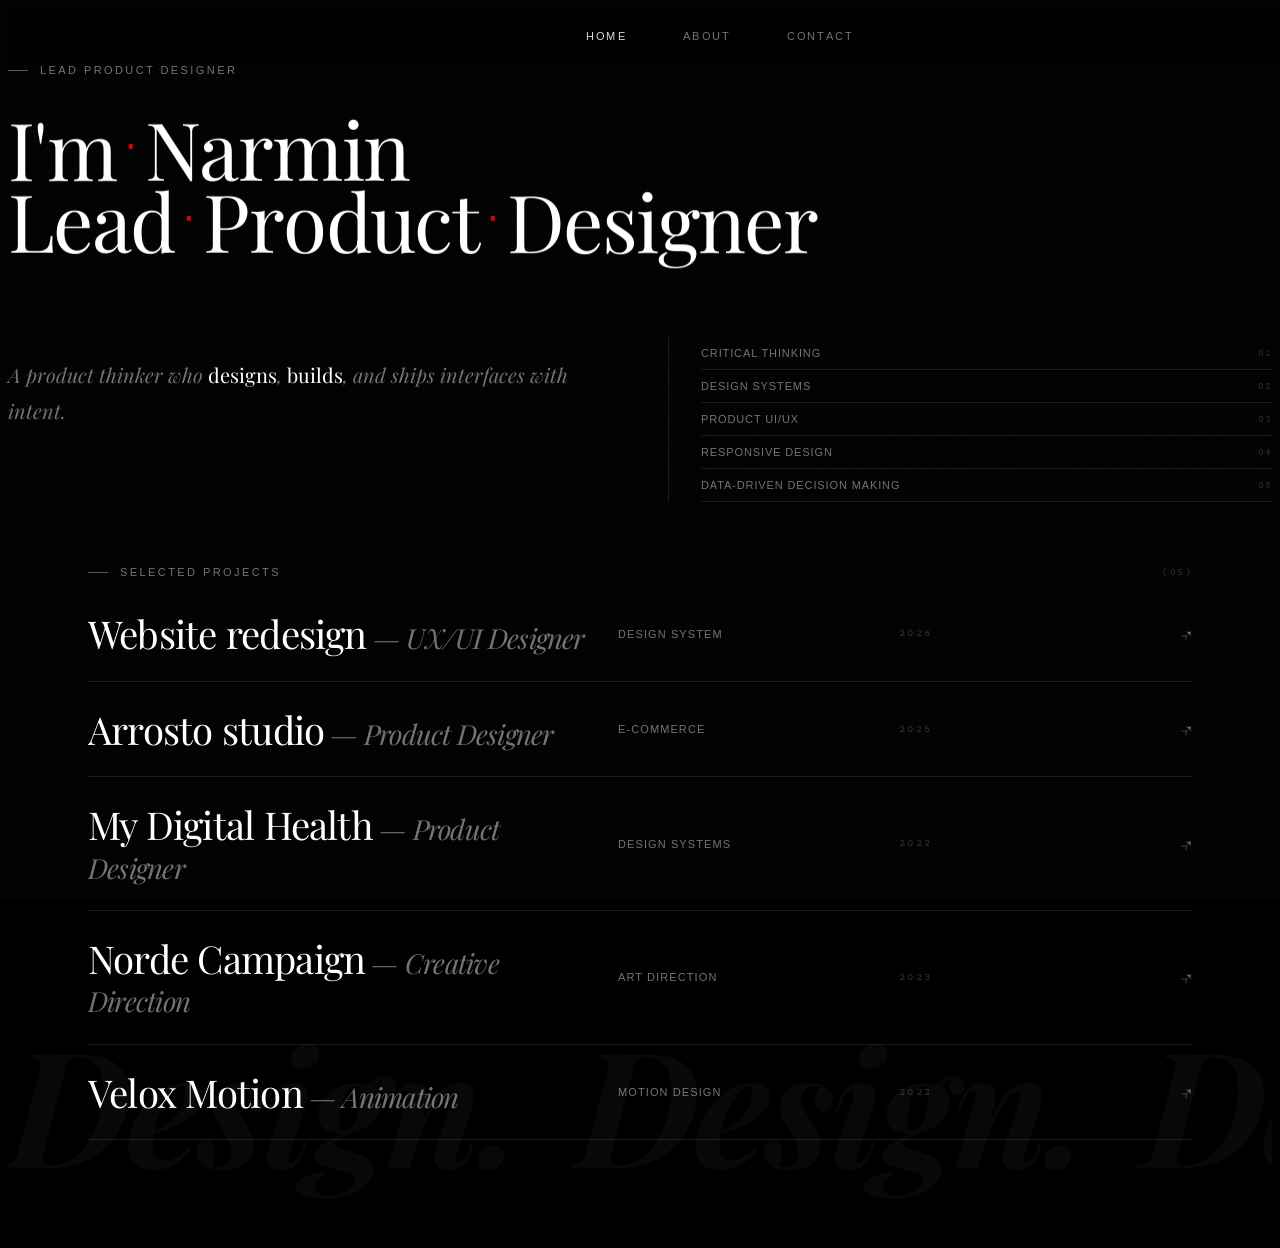
==== commit f1175547: "Update portfolio: nav changes, project links, dark theme for work pages" ====
--- a/index.html
+++ b/index.html
@@ -85,19 +85,19 @@
         <div class="section-count">(05)</div>
       </div>
 
-      <div class="project-row">
+      <a href="website-redesign.html" class="project-row">
         <div class="proj-name">Website redesign<span class="proj-italic"> — UX/UI Designer</span></div>
         <div class="proj-cat">Design System</div>
         <div class="proj-year">2026</div>
         <div class="proj-arrow">↗</div>
-      </div>
+      </a>
 
-      <div class="project-row">
+      <a href="https://arrostostudio.com" target="_blank" rel="noopener noreferrer" class="project-row">
         <div class="proj-name">Arrosto studio<span class="proj-italic"> — Product Designer</span></div>
         <div class="proj-cat">E-Commerce</div>
         <div class="proj-year">2025</div>
         <div class="proj-arrow">↗</div>
-      </div>
+      </a>
 
       <div class="project-row">
         <div class="proj-name">My Digital Health<span class="proj-italic"> — Product Designer</span></div>
@@ -124,9 +124,6 @@
 
   </div><!-- /.page -->
 
-  <!-- Footer — injected by global.js -->
-  <div id="footer-mount"></div>
-
   <!-- Scripts: global first, then page-specific -->
   <script src="js/global.js"></script>
   <script src="js/index.js"></script>
--- a/css/global.css
+++ b/css/global.css
@@ -1,3 +1,4 @@
+GLOBAL 
 /* ================================================
    NARMIN — GLOBAL STYLES
    css/global.css
@@ -36,7 +37,7 @@
   --red:        rgb(220, 0, 0);
   --red-dim:    rgba(220, 0, 0, 0.6);
 
-  --font-serif: 'Playfair Display', Georgia, serif;
+  --font-serif: 'Playfair Display', serif;
   --font-ui:    'Poppins', sans-serif;
   --font-mono:  'Courier Prime', monospace;
 }
@@ -109,17 +110,31 @@
   -webkit-backdrop-filter: blur(12px);
   display: flex;
   align-items: center;
-  justify-content: flex-start;
-  padding-left: 80px;
+  justify-content: space-between;
+  padding: 0 80px;
   position: sticky;
   top: 20px;
   z-index: 100;
 }
 
+.nav-left,
+.nav-right {
+  display: flex;
+  align-items: center;
+}
+
+.nav-right {
+  margin-left: auto;
+}
+
 /* Index page centers the nav */
 nav.nav-center {
   justify-content: center;
-  padding-left: 0;
+}
+nav.nav-center .nav-left {
+  position: absolute;
+  left: 50%;
+  transform: translateX(-50%);
 }
 
 .nav-item {
@@ -129,6 +144,23 @@
   align-items: center;
   z-index: 2;
   cursor: pointer;
+  text-decoration: none;
+}
+
+/* Book a Call - secondary button style */
+.nav-right .nav-item {
+  padding: 16px 10px;
+  border: 1px solid rgb(221, 0, 0);
+  border-radius: 4px;
+  transition: background-color 0.2s, color 0.2s;
+}
+
+.nav-right .nav-item:hover {
+  background-color: rgb(221, 0, 0);
+}
+
+.nav-right .nav-item:hover .nav-letter {
+  color: #fff;
 }
 
 /* Index page nav items have equal padding both sides */
@@ -233,22 +265,60 @@
    10. RESPONSIVE — shared breakpoints
 ──────────────────────────────────────────────── */
 @media (max-width: 900px) {
-  nav                { padding-left: 48px; }
-  nav.nav-center     { padding-left: 0; }
+  nav                { padding: 0 48px; }
+  nav.nav-center     { padding: 0 48px; }
+  nav.nav-center .nav-left { position: static; transform: none; left: auto; }
   .nav-item          { padding-right: 20px; }
   nav.nav-center .nav-item { padding: 0 18px; }
+  .nav-right .nav-item { padding: 12px 20px; }
   .footer            { padding: 28px 48px; }
 }
 
 @media (max-width: 700px) {
   #cur-ring          { display: none; }
-  nav                { padding-left: 36px; }
+  nav                { padding: 0 36px; }
+  nav.nav-center .nav-left { position: static; transform: none; }
   nav.nav-center .nav-item { padding: 0 14px; }
+  .nav-right .nav-item { padding: 10px 6px; }
   .footer            { padding: 24px 36px; }
 }
 
 @media (max-width: 480px) {
+  nav                { padding: 0 24px; }
+  nav.nav-center     { padding: 0 24px; }
   nav.nav-center .nav-item { padding: 0 10px; }
   .nav-letter        { font-size: 9px; letter-spacing: 0.1em; }
+  .nav-right         { display: none; }
   .footer            { padding: 20px 24px; flex-direction: column; gap: 16px; align-items: flex-start; }
 }
+
+
+/* ────────────────────────────────────────────────
+   11. SHARED PAGE ELEMENTS
+   Used on multiple pages — lives here so every
+   page gets them without loading index.css
+──────────────────────────────────────────────── */
+
+/* Eyebrow label — used on index hero and about hero */
+.hello-tag {
+  font-family: var(--font-ui);
+  font-size: 11px;
+  font-weight: 400;
+  letter-spacing: 0.22em;
+  text-transform: uppercase;
+  color: var(--text-muted);
+  display: flex;
+  align-items: center;
+  gap: 12px;
+  margin-bottom: 36px;
+  position: relative;
+  z-index: 1;
+  animation: fadeUp 0.7s 0.25s ease both;
+}
+
+.hello-tag::before {
+  content: '';
+  width: 20px;
+  height: 1px;
+  background: rgba(255, 255, 255, 0.35);
+}
--- a/css/index.css
+++ b/css/index.css
@@ -1,3 +1,4 @@
+INDEX 
 /* ================================================
    NARMIN — INDEX (HOME) PAGE STYLES
    css/index.css
@@ -12,7 +13,7 @@
   display: flex;
   flex-direction: column;
   justify-content: flex-end;
-  padding: 0 80px 80px;
+  padding: 80px 80px 80px 80px;
   position: relative;
   min-height: calc(100vh - 56px);
   overflow: hidden;
@@ -55,28 +56,7 @@
 /* ────────────────────────────────────────────────
    3. HELLO TAG (eyebrow label)
 ──────────────────────────────────────────────── */
-.hello-tag {
-  font-family: var(--font-ui);
-  font-size: 11px;
-  font-weight: 400;
-  letter-spacing: 0.22em;
-  text-transform: uppercase;
-  color: var(--text-muted);
-  display: flex;
-  align-items: center;
-  gap: 12px;
-  margin-bottom: 36px;
-  position: relative;
-  z-index: 1;
-  animation: fadeUp 0.7s 0.25s ease both;
-}
-
-.hello-tag::before {
-  content: '';
-  width: 20px;
-  height: 1px;
-  background: rgba(255, 255, 255, 0.35);
-}
+/* .hello-tag moved to global.css */
 
 
 /* ────────────────────────────────────────────────
@@ -86,6 +66,7 @@
   position: relative;
   z-index: 1;
   padding-bottom: 60px;
+  padding-right: 80px;
 }
 
 .hl-stack {
@@ -235,13 +216,16 @@
   align-items: center;
   justify-content: space-between;
   margin-bottom: 0;
-}
-
+  padding-bottom: 8px;
+}
+
+/* Matches .hello-tag style exactly */
 .section-label {
-  font-family: var(--font-serif);
-  font-size: 13px;
-  font-style: italic;
-  letter-spacing: 0.04em;
+  font-family: var(--font-ui);
+  font-size: 11px;
+  font-weight: 400;
+  letter-spacing: 0.22em;
+  text-transform: uppercase;
   color: var(--text-muted);
   display: flex;
   align-items: center;
@@ -252,7 +236,7 @@
   content: '';
   width: 20px;
   height: 1px;
-  background: rgba(255, 255, 255, 0.25);
+  background: rgba(255, 255, 255, 0.35);
 }
 
 .section-count {
@@ -276,36 +260,20 @@
   cursor: pointer;
   position: relative;
   overflow: hidden;
-  transition: padding-left 0.35s cubic-bezier(0.16, 1, 0.3, 1);
-}
-
-/* Slide-in background on hover */
-.project-row::before {
-  content: '';
-  position: absolute;
-  inset: 0;
-  background: var(--hover-bg);
-  transform: translateX(-101%);
-  transition: transform 0.4s cubic-bezier(0.16, 1, 0.3, 1);
-  z-index: 0;
-}
-.project-row:hover::before { transform: translateX(0); }
-.project-row:hover { padding-left: 16px; }
-
-/* Left border reveal on hover */
-.project-row::after {
-  content: '';
-  position: absolute;
-  left: 0;
-  top: 0;
-  bottom: 0;
-  width: 1px;
-  background: rgba(255, 255, 255, 0.35);
-  transform: scaleY(0);
-  transform-origin: top;
-  transition: transform 0.35s cubic-bezier(0.16, 1, 0.3, 1);
-}
-.project-row:hover::after { transform: scaleY(1); }
+  text-decoration: none;
+  transition: all 0.2s ease;
+}
+
+.project-row:hover {
+  padding-left: 8px;
+}
+
+.project-row:hover .proj-name,
+.project-row:hover .proj-italic,
+.project-row:hover .proj-cat,
+.project-row:hover .proj-year {
+  color: rgba(255, 255, 255, 0.7);
+}
 
 .proj-name {
   font-family: var(--font-serif);
@@ -364,13 +332,13 @@
    9. RESPONSIVE
 ──────────────────────────────────────────────── */
 @media (max-width: 900px) {
-  .main              { padding: 0 48px 60px; }
+  .main              { padding: 48px 48px 60px; }
   .projects-section  { padding: 48px 48px 80px; }
   .hl-word           { font-size: 60px; }
 }
 
 @media (max-width: 700px) {
-  .main              { padding: 0 36px 52px; }
+  .main              { padding: 36px 36px 52px; }
   .hl-word           { font-size: 44px; }
   .hero-body         { grid-template-columns: 1fr; gap: 36px 0; }
   .skills-list       { border-left: none; padding-left: 0; border-top: 1px solid var(--border); padding-top: 20px; }
@@ -383,13 +351,13 @@
 }
 
 @media (max-width: 480px) {
-  .main              { padding: 0 24px 48px; }
+  .main              { padding: 32px 24px 48px; }
   .hl-word           { font-size: 34px; }
   .hello-tag         { margin-bottom: 24px; }
   .hero-body p       { font-size: 17px; }
-  .headline          { padding-bottom: 40px; }
+  .headline          { padding-bottom: 40px; padding-right: 24px; }
   .projects-section  { padding: 32px 24px 56px; }
   .project-row::before,
   .project-row::after { display: none; }
   .project-row:hover { padding-left: 0; }
-}
+}
--- a/css/global.css
+++ b/css/global.css
@@ -1,3 +1,4 @@
+GLOBAL 
 /* ================================================
    NARMIN — GLOBAL STYLES
    css/global.css
@@ -36,7 +37,7 @@
   --red:        rgb(220, 0, 0);
   --red-dim:    rgba(220, 0, 0, 0.6);
 
-  --font-serif: 'Playfair Display', Georgia, serif;
+  --font-serif: 'Playfair Display', serif;
   --font-ui:    'Poppins', sans-serif;
   --font-mono:  'Courier Prime', monospace;
 }
@@ -109,17 +110,31 @@
   -webkit-backdrop-filter: blur(12px);
   display: flex;
   align-items: center;
-  justify-content: flex-start;
-  padding-left: 80px;
+  justify-content: space-between;
+  padding: 0 80px;
   position: sticky;
   top: 20px;
   z-index: 100;
 }
 
+.nav-left,
+.nav-right {
+  display: flex;
+  align-items: center;
+}
+
+.nav-right {
+  margin-left: auto;
+}
+
 /* Index page centers the nav */
 nav.nav-center {
   justify-content: center;
-  padding-left: 0;
+}
+nav.nav-center .nav-left {
+  position: absolute;
+  left: 50%;
+  transform: translateX(-50%);
 }
 
 .nav-item {
@@ -129,6 +144,23 @@
   align-items: center;
   z-index: 2;
   cursor: pointer;
+  text-decoration: none;
+}
+
+/* Book a Call - secondary button style */
+.nav-right .nav-item {
+  padding: 16px 10px;
+  border: 1px solid rgb(221, 0, 0);
+  border-radius: 4px;
+  transition: background-color 0.2s, color 0.2s;
+}
+
+.nav-right .nav-item:hover {
+  background-color: rgb(221, 0, 0);
+}
+
+.nav-right .nav-item:hover .nav-letter {
+  color: #fff;
 }
 
 /* Index page nav items have equal padding both sides */
@@ -233,22 +265,60 @@
    10. RESPONSIVE — shared breakpoints
 ──────────────────────────────────────────────── */
 @media (max-width: 900px) {
-  nav                { padding-left: 48px; }
-  nav.nav-center     { padding-left: 0; }
+  nav                { padding: 0 48px; }
+  nav.nav-center     { padding: 0 48px; }
+  nav.nav-center .nav-left { position: static; transform: none; left: auto; }
   .nav-item          { padding-right: 20px; }
   nav.nav-center .nav-item { padding: 0 18px; }
+  .nav-right .nav-item { padding: 12px 20px; }
   .footer            { padding: 28px 48px; }
 }
 
 @media (max-width: 700px) {
   #cur-ring          { display: none; }
-  nav                { padding-left: 36px; }
+  nav                { padding: 0 36px; }
+  nav.nav-center .nav-left { position: static; transform: none; }
   nav.nav-center .nav-item { padding: 0 14px; }
+  .nav-right .nav-item { padding: 10px 6px; }
   .footer            { padding: 24px 36px; }
 }
 
 @media (max-width: 480px) {
+  nav                { padding: 0 24px; }
+  nav.nav-center     { padding: 0 24px; }
   nav.nav-center .nav-item { padding: 0 10px; }
   .nav-letter        { font-size: 9px; letter-spacing: 0.1em; }
+  .nav-right         { display: none; }
   .footer            { padding: 20px 24px; flex-direction: column; gap: 16px; align-items: flex-start; }
 }
+
+
+/* ────────────────────────────────────────────────
+   11. SHARED PAGE ELEMENTS
+   Used on multiple pages — lives here so every
+   page gets them without loading index.css
+──────────────────────────────────────────────── */
+
+/* Eyebrow label — used on index hero and about hero */
+.hello-tag {
+  font-family: var(--font-ui);
+  font-size: 11px;
+  font-weight: 400;
+  letter-spacing: 0.22em;
+  text-transform: uppercase;
+  color: var(--text-muted);
+  display: flex;
+  align-items: center;
+  gap: 12px;
+  margin-bottom: 36px;
+  position: relative;
+  z-index: 1;
+  animation: fadeUp 0.7s 0.25s ease both;
+}
+
+.hello-tag::before {
+  content: '';
+  width: 20px;
+  height: 1px;
+  background: rgba(255, 255, 255, 0.35);
+}
--- a/css/index.css
+++ b/css/index.css
@@ -1,3 +1,4 @@
+INDEX 
 /* ================================================
    NARMIN — INDEX (HOME) PAGE STYLES
    css/index.css
@@ -12,7 +13,7 @@
   display: flex;
   flex-direction: column;
   justify-content: flex-end;
-  padding: 0 80px 80px;
+  padding: 80px 80px 80px 80px;
   position: relative;
   min-height: calc(100vh - 56px);
   overflow: hidden;
@@ -55,28 +56,7 @@
 /* ────────────────────────────────────────────────
    3. HELLO TAG (eyebrow label)
 ──────────────────────────────────────────────── */
-.hello-tag {
-  font-family: var(--font-ui);
-  font-size: 11px;
-  font-weight: 400;
-  letter-spacing: 0.22em;
-  text-transform: uppercase;
-  color: var(--text-muted);
-  display: flex;
-  align-items: center;
-  gap: 12px;
-  margin-bottom: 36px;
-  position: relative;
-  z-index: 1;
-  animation: fadeUp 0.7s 0.25s ease both;
-}
-
-.hello-tag::before {
-  content: '';
-  width: 20px;
-  height: 1px;
-  background: rgba(255, 255, 255, 0.35);
-}
+/* .hello-tag moved to global.css */
 
 
 /* ────────────────────────────────────────────────
@@ -86,6 +66,7 @@
   position: relative;
   z-index: 1;
   padding-bottom: 60px;
+  padding-right: 80px;
 }
 
 .hl-stack {
@@ -235,13 +216,16 @@
   align-items: center;
   justify-content: space-between;
   margin-bottom: 0;
-}
-
+  padding-bottom: 8px;
+}
+
+/* Matches .hello-tag style exactly */
 .section-label {
-  font-family: var(--font-serif);
-  font-size: 13px;
-  font-style: italic;
-  letter-spacing: 0.04em;
+  font-family: var(--font-ui);
+  font-size: 11px;
+  font-weight: 400;
+  letter-spacing: 0.22em;
+  text-transform: uppercase;
   color: var(--text-muted);
   display: flex;
   align-items: center;
@@ -252,7 +236,7 @@
   content: '';
   width: 20px;
   height: 1px;
-  background: rgba(255, 255, 255, 0.25);
+  background: rgba(255, 255, 255, 0.35);
 }
 
 .section-count {
@@ -276,36 +260,20 @@
   cursor: pointer;
   position: relative;
   overflow: hidden;
-  transition: padding-left 0.35s cubic-bezier(0.16, 1, 0.3, 1);
-}
-
-/* Slide-in background on hover */
-.project-row::before {
-  content: '';
-  position: absolute;
-  inset: 0;
-  background: var(--hover-bg);
-  transform: translateX(-101%);
-  transition: transform 0.4s cubic-bezier(0.16, 1, 0.3, 1);
-  z-index: 0;
-}
-.project-row:hover::before { transform: translateX(0); }
-.project-row:hover { padding-left: 16px; }
-
-/* Left border reveal on hover */
-.project-row::after {
-  content: '';
-  position: absolute;
-  left: 0;
-  top: 0;
-  bottom: 0;
-  width: 1px;
-  background: rgba(255, 255, 255, 0.35);
-  transform: scaleY(0);
-  transform-origin: top;
-  transition: transform 0.35s cubic-bezier(0.16, 1, 0.3, 1);
-}
-.project-row:hover::after { transform: scaleY(1); }
+  text-decoration: none;
+  transition: all 0.2s ease;
+}
+
+.project-row:hover {
+  padding-left: 8px;
+}
+
+.project-row:hover .proj-name,
+.project-row:hover .proj-italic,
+.project-row:hover .proj-cat,
+.project-row:hover .proj-year {
+  color: rgba(255, 255, 255, 0.7);
+}
 
 .proj-name {
   font-family: var(--font-serif);
@@ -364,13 +332,13 @@
    9. RESPONSIVE
 ──────────────────────────────────────────────── */
 @media (max-width: 900px) {
-  .main              { padding: 0 48px 60px; }
+  .main              { padding: 48px 48px 60px; }
   .projects-section  { padding: 48px 48px 80px; }
   .hl-word           { font-size: 60px; }
 }
 
 @media (max-width: 700px) {
-  .main              { padding: 0 36px 52px; }
+  .main              { padding: 36px 36px 52px; }
   .hl-word           { font-size: 44px; }
   .hero-body         { grid-template-columns: 1fr; gap: 36px 0; }
   .skills-list       { border-left: none; padding-left: 0; border-top: 1px solid var(--border); padding-top: 20px; }
@@ -383,13 +351,13 @@
 }
 
 @media (max-width: 480px) {
-  .main              { padding: 0 24px 48px; }
+  .main              { padding: 32px 24px 48px; }
   .hl-word           { font-size: 34px; }
   .hello-tag         { margin-bottom: 24px; }
   .hero-body p       { font-size: 17px; }
-  .headline          { padding-bottom: 40px; }
+  .headline          { padding-bottom: 40px; padding-right: 24px; }
   .projects-section  { padding: 32px 24px 56px; }
   .project-row::before,
   .project-row::after { display: none; }
   .project-row:hover { padding-left: 0; }
-}
+}
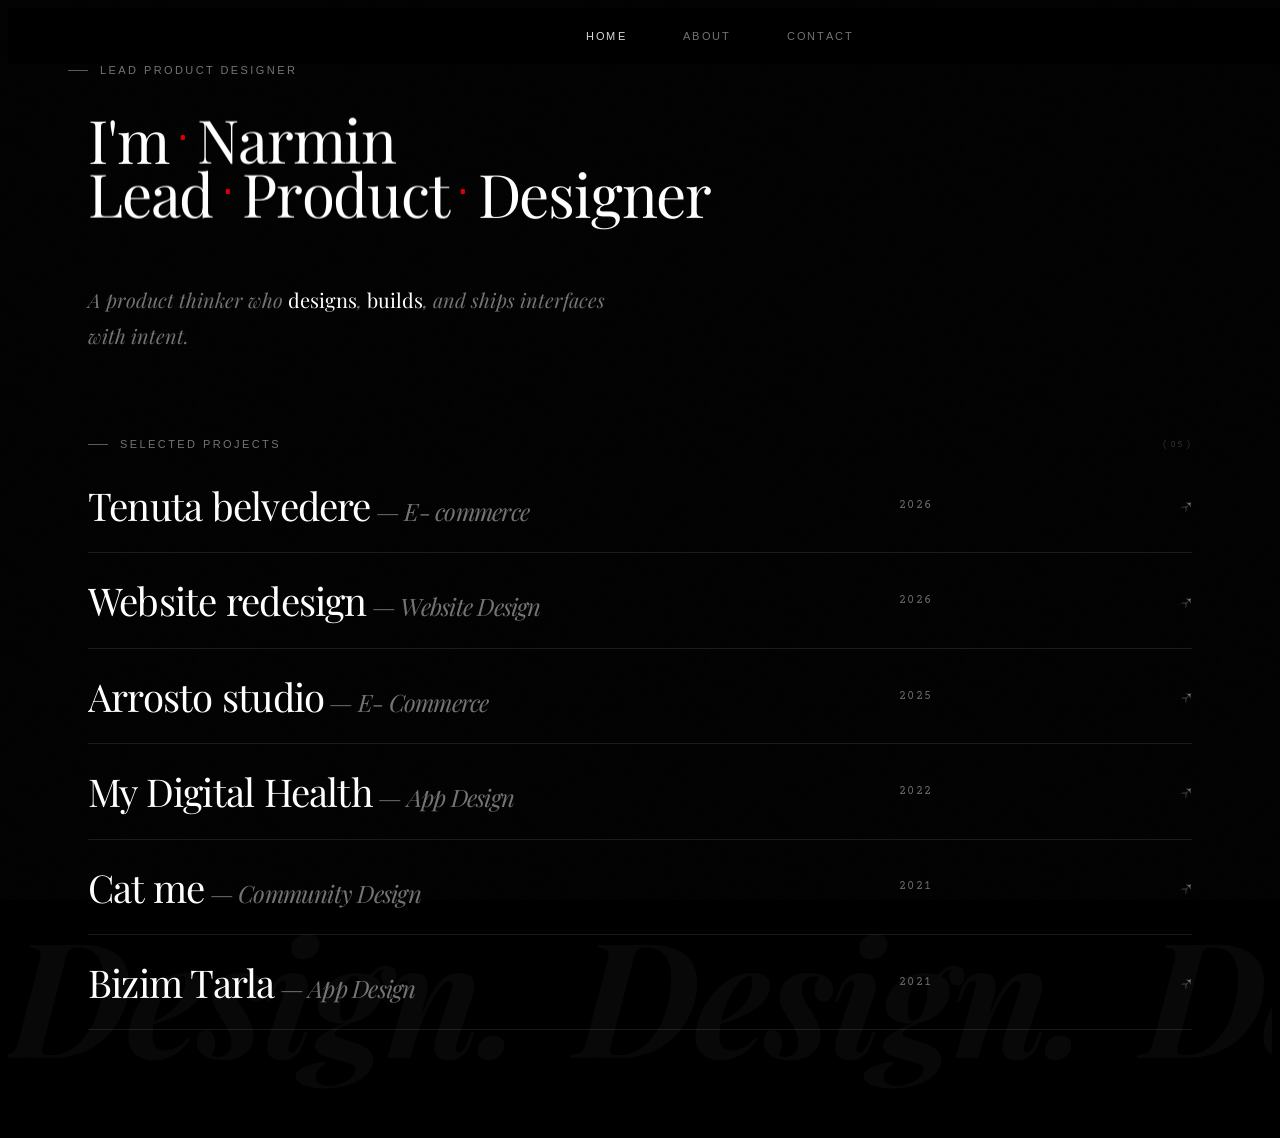
==== commit 30215076: "Update hero sections, padding, and project links" ====
--- a/index.html
+++ b/index.html
@@ -63,13 +63,6 @@
 
       <div class="hero-body">
         <p>A product thinker who <em>designs</em>, <em>builds</em>, and ships interfaces with intent.</p>
-        <div class="skills-list">
-          <div class="skill-row"><span class="skill-name">Critical Thinking</span><span class="skill-num">01</span></div>
-          <div class="skill-row"><span class="skill-name">Design Systems</span><span class="skill-num">02</span></div>
-          <div class="skill-row"><span class="skill-name">Product UI/UX</span><span class="skill-num">03</span></div>
-          <div class="skill-row"><span class="skill-name">Responsive Design</span><span class="skill-num">04</span></div>
-          <div class="skill-row"><span class="skill-name">Data-driven Decision Making</span><span class="skill-num">05</span></div>
-        </div>
       </div>
 
     </main>
@@ -84,41 +77,47 @@
         <div class="section-label">Selected Projects</div>
         <div class="section-count">(05)</div>
       </div>
+ <a href="https://tenuta-belvedere-manaro.myshopify.com/pages/chi-siamo" class="project-row">
+        <div class="proj-name">Tenuta belvedere<span class="proj-italic"> — E- commerce </span></div>
+        <div class="proj-cat"></div>
+        <div class="proj-year">2026</div>
+        <div class="proj-arrow">↗</div>
+      </a>
 
       <a href="website-redesign.html" class="project-row">
-        <div class="proj-name">Website redesign<span class="proj-italic"> — UX/UI Designer</span></div>
-        <div class="proj-cat">Design System</div>
+        <div class="proj-name">Website redesign<span class="proj-italic"> — Website Design</span></div>
+        <div class="proj-cat"></div>
         <div class="proj-year">2026</div>
         <div class="proj-arrow">↗</div>
       </a>
 
       <a href="https://arrostostudio.com" target="_blank" rel="noopener noreferrer" class="project-row">
-        <div class="proj-name">Arrosto studio<span class="proj-italic"> — Product Designer</span></div>
-        <div class="proj-cat">E-Commerce</div>
+        <div class="proj-name">Arrosto studio<span class="proj-italic"> — E- Commerce</span></div>
+        <div class="proj-cat"></div>
         <div class="proj-year">2025</div>
         <div class="proj-arrow">↗</div>
       </a>
 
-      <div class="project-row">
-        <div class="proj-name">My Digital Health<span class="proj-italic"> — Product Designer</span></div>
-        <div class="proj-cat">Design Systems</div>
+      <a href="https://www.behance.net/gallery/214243339/My-Digital-Health" target="_blank" rel="noopener noreferrer" class="project-row">
+        <div class="proj-name">My Digital Health<span class="proj-italic"> — App Design</span></div>
+        <div class="proj-cat"></div>
         <div class="proj-year">2022</div>
         <div class="proj-arrow">↗</div>
-      </div>
+      </a>
 
-      <div class="project-row">
-        <div class="proj-name">Norde Campaign<span class="proj-italic"> — Creative Direction</span></div>
-        <div class="proj-cat">Art Direction</div>
-        <div class="proj-year">2023</div>
+      <a href="https://www.behance.net/gallery/214246339/Cat-Me" target="_blank" rel="noopener noreferrer" class="project-row">
+        <div class="proj-name">Cat me<span class="proj-italic"> — Community Design</span></div>
+        <div class="proj-cat"></div>
+        <div class="proj-year">2021</div>
         <div class="proj-arrow">↗</div>
-      </div>
+      </a>
 
-      <div class="project-row">
-        <div class="proj-name">Velox Motion<span class="proj-italic"> — Animation</span></div>
-        <div class="proj-cat">Motion Design</div>
-        <div class="proj-year">2022</div>
+      <a href="https://www.behance.net/gallery/214245895/Bizim-Tarla" target="_blank" rel="noopener noreferrer" class="project-row">
+        <div class="proj-name">Bizim Tarla<span class="proj-italic"> — App Design</span></div>
+        <div class="proj-cat"></div>
+        <div class="proj-year">2021</div>
         <div class="proj-arrow">↗</div>
-      </div>
+      </a>
 
     </section>
 
--- a/css/index.css
+++ b/css/index.css
@@ -65,8 +65,35 @@
 .headline {
   position: relative;
   z-index: 1;
-  padding-bottom: 60px;
+  padding-bottom: 32
+  px;
+  padding-left: 80px;
   padding-right: 80px;
+}
+
+.hello-tag {
+  padding-left: 60px;
+}
+
+.hero-body {
+  display: grid;
+  grid-template-columns: 1fr 1fr;
+  gap: 0 56px;
+  position: relative;
+  z-index: 1;
+  animation: fadeUp 0.7s 0.55s ease both;
+  padding-left: 80px;
+  padding-right: 80px;
+  margin-top: 42px;
+}
+
+.hero-body p {
+  font-family: var(--font-serif);
+  font-size: 20px;
+  font-weight: 400;
+  font-style: italic;
+  line-height: 1.8;
+  color: var(--text-muted);
 }
 
 .hl-stack {
@@ -84,8 +111,8 @@
 
 .hl-word {
   font-family: var(--font-serif);
-  font-weight: 400;
-  font-size: 80px;
+  font-weight: 100;
+  font-size: 60px;
   line-height: 0.9;
   letter-spacing: -0.02em;
   color: #fff;
@@ -289,14 +316,14 @@
 .proj-italic {
   font-style: italic;
   color: var(--text-muted);
-  font-size: 0.72em;
+  font-size: 24px;
   transition: color 0.25s;
 }
-.project-row:hover .proj-italic { color: rgba(255, 255, 255, 0.65); }
+.project-row:hover .proj-italic { color: rgb(234, 26, 26); }
 
 .proj-cat {
   font-family: var(--font-ui);
-  font-size: 11px;
+  font-size: 10px;
   font-weight: 400;
   letter-spacing: 0.1em;
   text-transform: uppercase;
@@ -309,14 +336,14 @@
 
 .proj-year {
   font-family: var(--font-mono);
-  font-size: 11px;
+  font-size: 12px;
   letter-spacing: 0.12em;
-  color: rgba(255, 255, 255, 0.2);
+  color: rgb(109, 109, 109);
   position: relative;
   z-index: 1;
   transition: color 0.25s;
 }
-.project-row:hover .proj-year { color: rgba(255, 255, 255, 0.5); }
+.project-row:hover .proj-year { color: rgb(255, 0, 0); }
 
 .proj-arrow {
   font-size: 18px;
@@ -335,12 +362,16 @@
   .main              { padding: 48px 48px 60px; }
   .projects-section  { padding: 48px 48px 80px; }
   .hl-word           { font-size: 60px; }
+  .hello-tag         { padding-left: 48px; }
+  .headline          { padding-left: 48px; padding-right: 48px; }
+  .hero-body         { padding-left: 48px; padding-right: 48px; }
 }
 
 @media (max-width: 700px) {
   .main              { padding: 36px 36px 52px; }
   .hl-word           { font-size: 44px; }
-  .hero-body         { grid-template-columns: 1fr; gap: 36px 0; }
+  .hello-tag         { padding-left: 36px; }
+  .hero-body         { grid-template-columns: 1fr; gap: 36px 0; padding-left: 36px; padding-right: 36px; }
   .skills-list       { border-left: none; padding-left: 0; border-top: 1px solid var(--border); padding-top: 20px; }
   .projects-section  { padding: 40px 36px 64px; }
   .project-row       { grid-template-columns: 1fr auto; grid-template-rows: auto auto; gap: 8px 12px; padding: 22px 0; }
@@ -353,9 +384,10 @@
 @media (max-width: 480px) {
   .main              { padding: 32px 24px 48px; }
   .hl-word           { font-size: 34px; }
-  .hello-tag         { margin-bottom: 24px; }
+  .hello-tag         { margin-bottom: 24px; padding-left: 24px; }
   .hero-body p       { font-size: 17px; }
-  .headline          { padding-bottom: 40px; padding-right: 24px; }
+  .hero-body         { padding-left: 24px; padding-right: 24px; }
+  .headline          { padding-bottom: 40px; padding-left: 24px; padding-right: 24px; }
   .projects-section  { padding: 32px 24px 56px; }
   .project-row::before,
   .project-row::after { display: none; }
--- a/css/index.css
+++ b/css/index.css
@@ -65,8 +65,35 @@
 .headline {
   position: relative;
   z-index: 1;
-  padding-bottom: 60px;
+  padding-bottom: 32
+  px;
+  padding-left: 80px;
   padding-right: 80px;
+}
+
+.hello-tag {
+  padding-left: 60px;
+}
+
+.hero-body {
+  display: grid;
+  grid-template-columns: 1fr 1fr;
+  gap: 0 56px;
+  position: relative;
+  z-index: 1;
+  animation: fadeUp 0.7s 0.55s ease both;
+  padding-left: 80px;
+  padding-right: 80px;
+  margin-top: 42px;
+}
+
+.hero-body p {
+  font-family: var(--font-serif);
+  font-size: 20px;
+  font-weight: 400;
+  font-style: italic;
+  line-height: 1.8;
+  color: var(--text-muted);
 }
 
 .hl-stack {
@@ -84,8 +111,8 @@
 
 .hl-word {
   font-family: var(--font-serif);
-  font-weight: 400;
-  font-size: 80px;
+  font-weight: 100;
+  font-size: 60px;
   line-height: 0.9;
   letter-spacing: -0.02em;
   color: #fff;
@@ -289,14 +316,14 @@
 .proj-italic {
   font-style: italic;
   color: var(--text-muted);
-  font-size: 0.72em;
+  font-size: 24px;
   transition: color 0.25s;
 }
-.project-row:hover .proj-italic { color: rgba(255, 255, 255, 0.65); }
+.project-row:hover .proj-italic { color: rgb(234, 26, 26); }
 
 .proj-cat {
   font-family: var(--font-ui);
-  font-size: 11px;
+  font-size: 10px;
   font-weight: 400;
   letter-spacing: 0.1em;
   text-transform: uppercase;
@@ -309,14 +336,14 @@
 
 .proj-year {
   font-family: var(--font-mono);
-  font-size: 11px;
+  font-size: 12px;
   letter-spacing: 0.12em;
-  color: rgba(255, 255, 255, 0.2);
+  color: rgb(109, 109, 109);
   position: relative;
   z-index: 1;
   transition: color 0.25s;
 }
-.project-row:hover .proj-year { color: rgba(255, 255, 255, 0.5); }
+.project-row:hover .proj-year { color: rgb(255, 0, 0); }
 
 .proj-arrow {
   font-size: 18px;
@@ -335,12 +362,16 @@
   .main              { padding: 48px 48px 60px; }
   .projects-section  { padding: 48px 48px 80px; }
   .hl-word           { font-size: 60px; }
+  .hello-tag         { padding-left: 48px; }
+  .headline          { padding-left: 48px; padding-right: 48px; }
+  .hero-body         { padding-left: 48px; padding-right: 48px; }
 }
 
 @media (max-width: 700px) {
   .main              { padding: 36px 36px 52px; }
   .hl-word           { font-size: 44px; }
-  .hero-body         { grid-template-columns: 1fr; gap: 36px 0; }
+  .hello-tag         { padding-left: 36px; }
+  .hero-body         { grid-template-columns: 1fr; gap: 36px 0; padding-left: 36px; padding-right: 36px; }
   .skills-list       { border-left: none; padding-left: 0; border-top: 1px solid var(--border); padding-top: 20px; }
   .projects-section  { padding: 40px 36px 64px; }
   .project-row       { grid-template-columns: 1fr auto; grid-template-rows: auto auto; gap: 8px 12px; padding: 22px 0; }
@@ -353,9 +384,10 @@
 @media (max-width: 480px) {
   .main              { padding: 32px 24px 48px; }
   .hl-word           { font-size: 34px; }
-  .hello-tag         { margin-bottom: 24px; }
+  .hello-tag         { margin-bottom: 24px; padding-left: 24px; }
   .hero-body p       { font-size: 17px; }
-  .headline          { padding-bottom: 40px; padding-right: 24px; }
+  .hero-body         { padding-left: 24px; padding-right: 24px; }
+  .headline          { padding-bottom: 40px; padding-left: 24px; padding-right: 24px; }
   .projects-section  { padding: 32px 24px 56px; }
   .project-row::before,
   .project-row::after { display: none; }
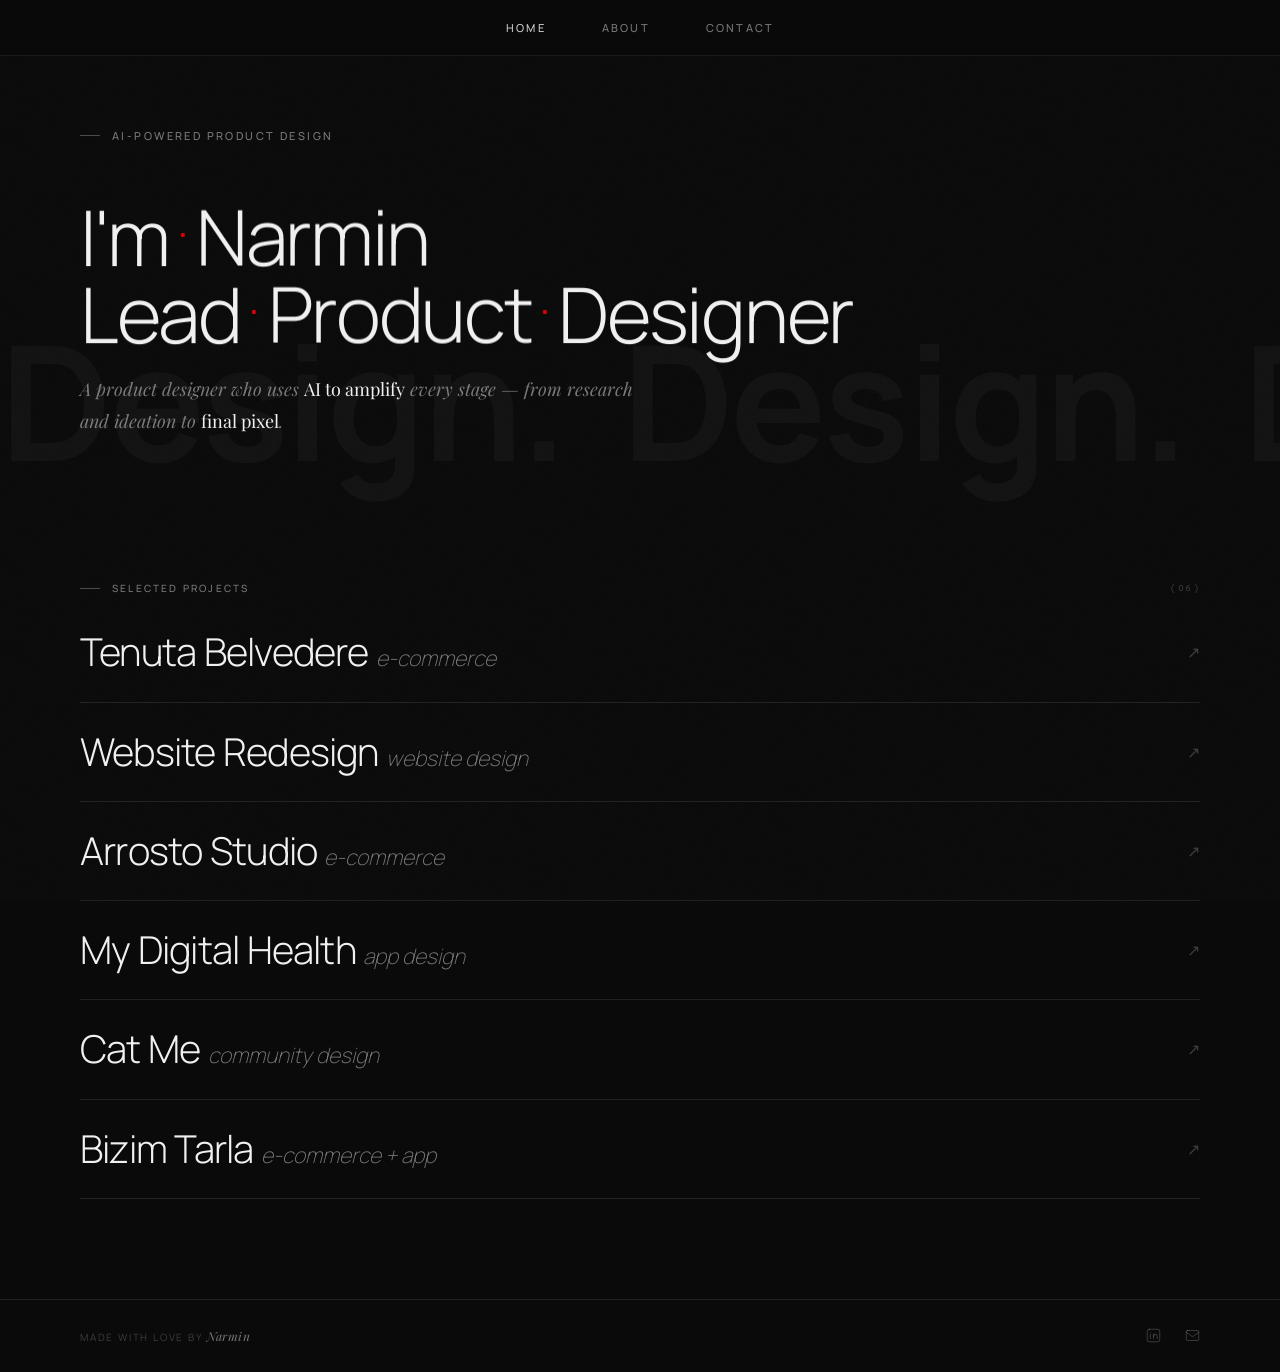
==== commit 72c47b77: "Add project pages, translate content to English, update fonts and remove placeholders - Add cat-me.h" ====
--- a/index.html
+++ b/index.html
@@ -1,40 +1,27 @@
 <!DOCTYPE html>
 <html lang="en">
-  <link rel="stylesheet" href="css/global.css">
-  <link rel="stylesheet" href="css/index.css">
-  
+<head>
   <meta charset="UTF-8" />
   <meta name="viewport" content="width=device-width, initial-scale=1.0" />
   <title>Narmin — Lead Product Designer</title>
 
-  <!-- Google Fonts -->
   <link rel="preconnect" href="https://fonts.googleapis.com" />
   <link rel="preconnect" href="https://fonts.gstatic.com" crossorigin />
-  <link href="https://fonts.googleapis.com/css2?family=Playfair+Display:ital,wght@0,400;0,500;0,700;1,400;1,700&family=Poppins:wght@300;400;500&family=Courier+Prime:ital@0;1&display=swap" rel="stylesheet" />
+  <link href="https://fonts.googleapis.com/css2?family=Manrope:wght@200;300;400;500;600&family=Playfair+Display:ital,wght@0,400;0,700;1,400&family=Courier+Prime:ital@0;1&display=swap" rel="stylesheet" />
 
-  <!-- Styles -->
   <link rel="stylesheet" href="css/global.css" />
   <link rel="stylesheet" href="css/index.css" />
 </head>
 <body>
 
-  <!-- Noise overlay -->
   <div class="noise"></div>
-
-  <!-- Custom cursor ring -->
   <div id="cur-ring"></div>
-
-  <!-- Nav — injected by global.js -->
   <div id="nav-mount"></div>
 
   <div class="page">
 
-    <!-- ══════════════════════════════════════════
-         SECTION 1 — HERO
-    ══════════════════════════════════════════ -->
+    <!-- ══ HERO ══════════════════════════════════ -->
     <main class="main">
-
-      <!-- Ghost background marquee -->
       <div class="marquee-wrap" aria-hidden="true">
         <div class="marquee-inner">
           <span>Design.</span><span>Design.</span><span>Design.</span>
@@ -42,7 +29,7 @@
         </div>
       </div>
 
-      <div class="hello-tag">Lead Product Designer</div>
+      <div class="hello-tag">AI-Powered Product Design</div>
 
       <h1 class="headline">
         <div class="hl-stack">
@@ -62,69 +49,59 @@
       </h1>
 
       <div class="hero-body">
-        <p>A product thinker who <em>designs</em>, <em>builds</em>, and ships interfaces with intent.</p>
+        <p>A product designer who uses <em>AI to amplify</em> every stage — from research and ideation to <em>final pixel</em>.</p>
       </div>
-
     </main>
 
 
-    <!-- ══════════════════════════════════════════
-         SECTION 2 — PROJECTS
-    ══════════════════════════════════════════ -->
+    <!-- ══ PROJECTS ═══════════════════════════════ -->
     <section class="projects-section">
 
       <div class="section-header">
         <div class="section-label">Selected Projects</div>
-        <div class="section-count">(05)</div>
+        <div class="section-count">(06)</div>
       </div>
- <a href="https://tenuta-belvedere-manaro.myshopify.com/pages/chi-siamo" class="project-row">
-        <div class="proj-name">Tenuta belvedere<span class="proj-italic"> — E- commerce </span></div>
-        <div class="proj-cat"></div>
-        <div class="proj-year">2026</div>
+
+      <a href="https://tenuta-belvedere-manaro.myshopify.com/pages/chi-siamo"
+         target="_blank" rel="noopener noreferrer" class="project-row">
+        <div class="proj-name">Tenuta Belvedere <span class="proj-italic">e-commerce</span></div>
         <div class="proj-arrow">↗</div>
       </a>
 
       <a href="website-redesign.html" class="project-row">
-        <div class="proj-name">Website redesign<span class="proj-italic"> — Website Design</span></div>
-        <div class="proj-cat"></div>
-        <div class="proj-year">2026</div>
+        <div class="proj-name">Website Redesign <span class="proj-italic">website design</span></div>
         <div class="proj-arrow">↗</div>
       </a>
 
-      <a href="https://arrostostudio.com" target="_blank" rel="noopener noreferrer" class="project-row">
-        <div class="proj-name">Arrosto studio<span class="proj-italic"> — E- Commerce</span></div>
-        <div class="proj-cat"></div>
-        <div class="proj-year">2025</div>
+      <a href="https://arrostostudio.com"
+         target="_blank" rel="noopener noreferrer" class="project-row">
+        <div class="proj-name">Arrosto Studio <span class="proj-italic">e-commerce</span></div>
         <div class="proj-arrow">↗</div>
       </a>
 
-      <a href="https://www.behance.net/gallery/214243339/My-Digital-Health" target="_blank" rel="noopener noreferrer" class="project-row">
-        <div class="proj-name">My Digital Health<span class="proj-italic"> — App Design</span></div>
-        <div class="proj-cat"></div>
-        <div class="proj-year">2022</div>
+      <a href="my-digital-health.html" class="project-row">
+        <div class="proj-name">My Digital Health <span class="proj-italic">app design</span></div>
         <div class="proj-arrow">↗</div>
       </a>
 
-      <a href="https://www.behance.net/gallery/214246339/Cat-Me" target="_blank" rel="noopener noreferrer" class="project-row">
-        <div class="proj-name">Cat me<span class="proj-italic"> — Community Design</span></div>
-        <div class="proj-cat"></div>
-        <div class="proj-year">2021</div>
+      <a href="cat-me.html" class="project-row">
+        <div class="proj-name">Cat Me <span class="proj-italic">community design</span></div>
         <div class="proj-arrow">↗</div>
       </a>
 
-      <a href="https://www.behance.net/gallery/214245895/Bizim-Tarla" target="_blank" rel="noopener noreferrer" class="project-row">
-        <div class="proj-name">Bizim Tarla<span class="proj-italic"> — App Design</span></div>
-        <div class="proj-cat"></div>
-        <div class="proj-year">2021</div>
+      <a href="bizim-tarla.html" class="project-row">
+        <div class="proj-name">Bizim Tarla <span class="proj-italic">e-commerce + app</span></div>
         <div class="proj-arrow">↗</div>
       </a>
 
     </section>
 
-  </div><!-- /.page -->
+  </div>
 
-  <!-- Scripts: global first, then page-specific -->
+  <div id="footer-mount"></div>
+
   <script src="js/global.js"></script>
   <script src="js/index.js"></script>
 
+</body>
 </html>
--- a/css/global.css
+++ b/css/global.css
@@ -1,4 +1,3 @@
-GLOBAL 
 /* ================================================
    NARMIN — GLOBAL STYLES
    css/global.css
@@ -27,19 +26,26 @@
    2. DESIGN TOKENS
 ──────────────────────────────────────────────── */
 :root {
-  --bg:         #000000;
-  --bg2:        #0a0a0a;
-  --text:       #ffffff;
-  --text-muted: rgba(255, 255, 255, 0.45);
-  --text-dim:   rgba(255, 255, 255, 0.2);
-  --border:     rgba(255, 255, 255, 0.1);
-  --hover-bg:   rgba(255, 255, 255, 0.04);
+  --bg:         #0a0a0a;
+  --bg2:        #111111;
+  --text:       #f0f0f0;
+  --text-muted: rgba(240, 240, 240, 0.48);
+  --text-dim:   rgba(240, 240, 240, 0.22);
+  --border:     rgba(240, 240, 240, 0.1);
+  --hover-bg:   rgba(240, 240, 240, 0.04);
   --red:        rgb(220, 0, 0);
   --red-dim:    rgba(220, 0, 0, 0.6);
 
+  --font-display: 'Manrope', sans-serif;
   --font-serif: 'Playfair Display', serif;
-  --font-ui:    'Poppins', sans-serif;
+  --font-ui:    'Manrope', sans-serif;
   --font-mono:  'Courier Prime', monospace;
+
+  --space-xs:   8px;
+  --space-sm:   16px;
+  --space-md:   32px;
+  --space-lg:   64px;
+  --space-xl:   80px;
 }
 
 
@@ -51,7 +57,8 @@
   color: var(--text);
   min-height: 100vh;
   overflow-x: hidden;
-  font-family: var(--font-serif);
+  font-family: var(--font-ui);
+  -webkit-font-smoothing: antialiased;
 }
 
 
@@ -98,16 +105,13 @@
 
 /* ────────────────────────────────────────────────
    7. NAVIGATION
-   Index page: centered  (class="nav-center")
-   About page: left-aligned (default)
-   global.js injects .nav-center on index only
 ──────────────────────────────────────────────── */
 nav {
-  width: 100%;
   height: 56px;
-  background: rgba(0, 0, 0, 0.85);
-  backdrop-filter: blur(12px);
-  -webkit-backdrop-filter: blur(12px);
+  background: rgba(10, 10, 10, 0.92);
+  backdrop-filter: blur(14px);
+  -webkit-backdrop-filter: blur(14px);
+  border-bottom: 1px solid rgba(240, 240, 240, 0.07);
   display: flex;
   align-items: center;
   justify-content: space-between;
@@ -127,7 +131,6 @@
   margin-left: auto;
 }
 
-/* Index page centers the nav */
 nav.nav-center {
   justify-content: center;
 }
@@ -147,23 +150,21 @@
   text-decoration: none;
 }
 
-/* Book a Call - secondary button style */
 .nav-right .nav-item {
   padding: 16px 10px;
-  border: 1px solid rgb(221, 0, 0);
-  border-radius: 4px;
+  border: 1px solid var(--red);
+  border-radius: 3px;
   transition: background-color 0.2s, color 0.2s;
 }
 
 .nav-right .nav-item:hover {
-  background-color: rgb(221, 0, 0);
+  background-color: var(--red);
 }
 
 .nav-right .nav-item:hover .nav-letter {
   color: #fff;
 }
 
-/* Index page nav items have equal padding both sides */
 nav.nav-center .nav-item {
   padding: 0 28px;
 }
@@ -177,8 +178,8 @@
   display: inline-block;
   font-family: var(--font-ui);
   font-size: 11px;
-  font-weight: 400;
-  letter-spacing: 0.18em;
+  font-weight: 500;
+  letter-spacing: 0.2em;
   color: var(--text-muted);
   text-transform: uppercase;
   will-change: transform;
@@ -188,11 +189,11 @@
 }
 
 .nav-item:hover .nav-letter {
-  color: rgba(255, 255, 255, 0.9);
+  color: rgba(240, 240, 240, 0.9);
 }
 
 .nav-item.active .nav-letter {
-  color: rgba(255, 255, 255, 0.85);
+  color: rgba(240, 240, 240, 0.85);
 }
 
 
@@ -208,7 +209,6 @@
   z-index: 2;
 }
 
-/* Index page footer has a top border */
 .footer.footer-bordered {
   border-top: 1px solid var(--border);
 }
@@ -219,7 +219,7 @@
   font-weight: 400;
   letter-spacing: 0.18em;
   text-transform: uppercase;
-  color: rgba(255, 255, 255, 0.2);
+  color: var(--text-dim);
 }
 
 .footer-love em {
@@ -228,7 +228,7 @@
   font-size: 12px;
   letter-spacing: 0.04em;
   text-transform: none;
-  color: rgba(255, 255, 255, 0.35);
+  color: var(--text-muted);
 }
 
 .footer-socials {
@@ -241,13 +241,13 @@
   display: flex;
   align-items: center;
   justify-content: center;
-  color: rgba(255, 255, 255, 0.25);
+  color: var(--text-dim);
   transition: color 0.2s, transform 0.2s;
   text-decoration: none;
 }
 
 .social-link:hover {
-  color: rgba(255, 255, 255, 0.85);
+  color: var(--text);
   transform: translateY(-2px);
 }
 
@@ -255,10 +255,10 @@
 /* ────────────────────────────────────────────────
    9. SHARED KEYFRAMES
 ──────────────────────────────────────────────── */
-@keyframes fadeIn  { from { opacity: 0; }                           to { opacity: 1; } }
-@keyframes fadeUp  { from { opacity: 0; transform: translateY(18px);} to { opacity: 1; transform: none; } }
-@keyframes slideUp { from { transform: translateY(110%); }           to { transform: none; } }
-@keyframes marquee { from { transform: translateX(0); }              to { transform: translateX(-50%); } }
+@keyframes fadeIn  { from { opacity: 0; }                            to { opacity: 1; } }
+@keyframes fadeUp  { from { opacity: 0; transform: translateY(18px); } to { opacity: 1; transform: none; } }
+@keyframes slideUp { from { transform: translateY(110%); }            to { transform: none; } }
+@keyframes marquee { from { transform: translateX(0); }               to { transform: translateX(-50%); } }
 
 
 /* ────────────────────────────────────────────────
@@ -295,15 +295,11 @@
 
 /* ────────────────────────────────────────────────
    11. SHARED PAGE ELEMENTS
-   Used on multiple pages — lives here so every
-   page gets them without loading index.css
-──────────────────────────────────────────────── */
-
-/* Eyebrow label — used on index hero and about hero */
+──────────────────────────────────────────────── */
 .hello-tag {
   font-family: var(--font-ui);
   font-size: 11px;
-  font-weight: 400;
+  font-weight: 500;
   letter-spacing: 0.22em;
   text-transform: uppercase;
   color: var(--text-muted);
@@ -320,5 +316,5 @@
   content: '';
   width: 20px;
   height: 1px;
-  background: rgba(255, 255, 255, 0.35);
-}+  background: rgba(240, 240, 240, 0.28);
+}
--- a/css/index.css
+++ b/css/index.css
@@ -1,8 +1,6 @@
-INDEX 
 /* ================================================
    NARMIN — INDEX (HOME) PAGE STYLES
    css/index.css
-   Page-specific only. Global styles live in global.css
    ================================================ */
 
 
@@ -12,11 +10,11 @@
 .main {
   display: flex;
   flex-direction: column;
-  justify-content: flex-end;
-  padding: 80px 80px 80px 80px;
-  position: relative;
-  min-height: calc(100vh - 56px);
-  overflow: hidden;
+  justify-content: flex-start;
+  padding: 72px 80px 96px;
+  position: relative;
+  overflow: hidden;
+  gap: 20px;
 }
 
 
@@ -27,10 +25,9 @@
   position: absolute;
   left: 0;
   right: 0;
-  bottom: 32px;
+  bottom: 24px;
   overflow: hidden;
   pointer-events: none;
-  opacity: 0.03;
   z-index: 0;
   user-select: none;
 }
@@ -42,11 +39,10 @@
 }
 
 .marquee-inner span {
-  font-family: var(--font-serif);
+  font-family: var(--font-display);
   font-size: 160px;
   font-weight: 700;
-  font-style: italic;
-  color: #fff;
+  color: rgba(240, 240, 240, 0.04);
   letter-spacing: -0.02em;
   flex-shrink: 0;
   padding-right: 56px;
@@ -54,42 +50,23 @@
 
 
 /* ────────────────────────────────────────────────
-   3. HELLO TAG (eyebrow label)
-──────────────────────────────────────────────── */
-/* .hello-tag moved to global.css */
-
-
-/* ────────────────────────────────────────────────
-   4. HEADLINE
+   3. HEADLINE
 ──────────────────────────────────────────────── */
 .headline {
   position: relative;
   z-index: 1;
-  padding-bottom: 32
-  px;
-  padding-left: 80px;
-  padding-right: 80px;
-}
-
-.hello-tag {
-  padding-left: 60px;
 }
 
 .hero-body {
-  display: grid;
-  grid-template-columns: 1fr 1fr;
-  gap: 0 56px;
   position: relative;
   z-index: 1;
   animation: fadeUp 0.7s 0.55s ease both;
-  padding-left: 80px;
-  padding-right: 80px;
-  margin-top: 42px;
+  max-width: 560px;
 }
 
 .hero-body p {
   font-family: var(--font-serif);
-  font-size: 20px;
+  font-size: 18px;
   font-weight: 400;
   font-style: italic;
   line-height: 1.8;
@@ -110,35 +87,33 @@
 }
 
 .hl-word {
-  font-family: var(--font-serif);
-  font-weight: 100;
-  font-size: 60px;
-  line-height: 0.9;
-  letter-spacing: -0.02em;
-  color: #fff;
+  font-family: var(--font-display);
+  font-weight: 300;
+  font-size: clamp(48px, 6vw, 80px);
+  line-height: 1;
+  letter-spacing: -0.03em;
+  color: var(--text);
   display: inline-flex;
   white-space: nowrap;
   animation: slideUp 0.95s cubic-bezier(0.16, 1, 0.3, 1) both;
   overflow: visible;
 }
 
-/* Stagger each word's slide-up animation */
 .hl-row:nth-child(1) .hl-word:nth-child(1) { animation-delay: 0.00s; }
 .hl-row:nth-child(1) .hl-word:nth-child(3) { animation-delay: 0.08s; }
 .hl-row:nth-child(2) .hl-word:nth-child(1) { animation-delay: 0.16s; }
-.hl-row:nth-child(2) .hl-word:nth-child(2) { animation-delay: 0.22s; font-style: italic; color: var(--text-muted); }
+.hl-row:nth-child(2) .hl-word:nth-child(2) { animation-delay: 0.22s; font-style: italic; font-weight: 200; color: var(--text-muted); }
 .hl-row:nth-child(2) .hl-word:nth-child(3) { animation-delay: 0.28s; }
 
 .hl-sep {
   font-family: var(--font-mono);
-  font-size: clamp(16px, 2vw, 32px);
-  color: rgb(221, 0, 0);
+  font-size: clamp(14px, 1.8vw, 28px);
+  color: var(--red);
   align-self: center;
   flex-shrink: 0;
   animation: fadeIn 0.5s 0.3s ease both;
 }
 
-/* Each letter inside the headline — magnetic target */
 .hl-word .char {
   display: inline-block;
   will-change: transform;
@@ -148,92 +123,19 @@
 
 
 /* ────────────────────────────────────────────────
-   5. HERO BODY (bio + skills grid)
-──────────────────────────────────────────────── */
-.hero-body {
-  display: grid;
-  grid-template-columns: 1fr 1fr;
-  gap: 0 56px;
-  position: relative;
-  z-index: 1;
-  animation: fadeUp 0.7s 0.55s ease both;
-}
-
-.hero-body p {
-  font-family: var(--font-serif);
-  font-size: 20px;
-  font-weight: 400;
-  font-style: italic;
-  line-height: 1.8;
-  color: var(--text-muted);
-}
-
+   4. HERO BODY
+──────────────────────────────────────────────── */
 .hero-body p em {
   font-style: normal;
-  color: #fff;
-}
-
-
-/* ────────────────────────────────────────────────
-   6. SKILLS LIST
-──────────────────────────────────────────────── */
-.skills-list {
-  border-left: 1px solid var(--border);
-  padding-left: 32px;
-  display: flex;
-  flex-direction: column;
-}
-
-.skill-row {
-  font-family: var(--font-ui);
-  font-size: 11px;
-  font-weight: 400;
-  letter-spacing: 0.08em;
-  text-transform: uppercase;
-  color: var(--text-muted);
-  padding: 10px 0;
-  border-bottom: 1px solid var(--border);
-  display: flex;
-  align-items: center;
-  justify-content: space-between;
-  cursor: pointer;
-  position: relative;
-  transition: color 0.2s, padding-left 0.25s ease;
-  overflow: hidden;
-}
-
-.skill-row::before {
-  content: '';
-  position: absolute;
-  inset: 0;
-  background: var(--hover-bg);
-  transform: translateX(-101%);
-  transition: transform 0.3s cubic-bezier(0.16, 1, 0.3, 1);
-}
-
-.skill-row:hover { color: #fff; padding-left: 10px; }
-.skill-row:hover::before { transform: translateX(0); }
-
-.skill-num {
-  font-family: var(--font-mono);
-  font-size: 10px;
-  letter-spacing: 0.12em;
-  color: rgba(255, 255, 255, 0.18);
-  position: relative;
-  z-index: 1;
-}
-
-.skill-name {
-  position: relative;
-  z-index: 1;
-}
-
-
-/* ────────────────────────────────────────────────
-   7. PROJECTS SECTION
+  color: var(--text);
+}
+
+
+/* ────────────────────────────────────────────────
+   5. PROJECTS SECTION
 ──────────────────────────────────────────────── */
 .projects-section {
-  padding: 64px 80px 100px;
+  padding: 48px 80px 100px;
   position: relative;
   z-index: 2;
 }
@@ -246,11 +148,10 @@
   padding-bottom: 8px;
 }
 
-/* Matches .hello-tag style exactly */
 .section-label {
   font-family: var(--font-ui);
-  font-size: 11px;
-  font-weight: 400;
+  font-size: 10px;
+  font-weight: 500;
   letter-spacing: 0.22em;
   text-transform: uppercase;
   color: var(--text-muted);
@@ -263,23 +164,23 @@
   content: '';
   width: 20px;
   height: 1px;
-  background: rgba(255, 255, 255, 0.35);
+  background: rgba(240, 240, 240, 0.28);
 }
 
 .section-count {
   font-family: var(--font-mono);
   font-size: 10px;
   letter-spacing: 0.14em;
-  color: rgba(255, 255, 255, 0.18);
-}
-
-
-/* ────────────────────────────────────────────────
-   8. PROJECT ROWS
+  color: var(--text-dim);
+}
+
+
+/* ────────────────────────────────────────────────
+   6. PROJECT ROWS
 ──────────────────────────────────────────────── */
 .project-row {
   display: grid;
-  grid-template-columns: 2fr 1fr 1fr auto;
+  grid-template-columns: 1fr auto;
   align-items: center;
   gap: 0 32px;
   padding: 28px 0;
@@ -288,108 +189,82 @@
   position: relative;
   overflow: hidden;
   text-decoration: none;
-  transition: all 0.2s ease;
+  transition: padding-left 0.25s ease;
 }
 
 .project-row:hover {
   padding-left: 8px;
 }
 
-.project-row:hover .proj-name,
-.project-row:hover .proj-italic,
-.project-row:hover .proj-cat,
-.project-row:hover .proj-year {
-  color: rgba(255, 255, 255, 0.7);
-}
-
 .proj-name {
-  font-family: var(--font-serif);
-  font-size: clamp(26px, 3vw, 50px);
-  font-weight: 400;
+  font-family: var(--font-display);
+  font-size: clamp(22px, 3vw, 44px);
+  font-weight: 300;
   letter-spacing: -0.02em;
-  color: #fff;
-  line-height: 1;
+  color: var(--text);
+  line-height: 1.1;
   position: relative;
   z-index: 1;
 }
 
 .proj-italic {
   font-style: italic;
-  color: var(--text-muted);
-  font-size: 24px;
+  font-weight: 200;
+  color: var(--text-muted);
+  font-size: 0.55em;
+  letter-spacing: 0;
   transition: color 0.25s;
 }
-.project-row:hover .proj-italic { color: rgb(234, 26, 26); }
-
-.proj-cat {
+.project-row:hover .proj-italic { color: var(--red); }
+
+.proj-desc {
+  display: block;
   font-family: var(--font-ui);
-  font-size: 10px;
+  font-size: 11px;
   font-weight: 400;
-  letter-spacing: 0.1em;
-  text-transform: uppercase;
-  color: var(--text-muted);
-  position: relative;
-  z-index: 1;
-  transition: color 0.25s;
-}
-.project-row:hover .proj-cat { color: rgba(255, 255, 255, 0.65); }
-
-.proj-year {
-  font-family: var(--font-mono);
-  font-size: 12px;
-  letter-spacing: 0.12em;
-  color: rgb(109, 109, 109);
-  position: relative;
-  z-index: 1;
-  transition: color 0.25s;
-}
-.project-row:hover .proj-year { color: rgb(255, 0, 0); }
+  letter-spacing: 0.01em;
+  color: var(--text-muted);
+  max-height: 0;
+  overflow: hidden;
+  opacity: 0;
+  transition: max-height 0.4s cubic-bezier(0.16, 1, 0.3, 1), opacity 0.35s ease, padding-top 0.3s ease;
+  line-height: 1.6;
+}
+
+.project-row:hover .proj-desc {
+  max-height: 2.5em;
+  opacity: 0.7;
+  padding-top: 6px;
+}
 
 .proj-arrow {
-  font-size: 18px;
-  color: var(--text-muted);
+  font-size: 16px;
+  color: var(--text-dim);
   position: relative;
   z-index: 1;
   transition: color 0.25s, transform 0.35s cubic-bezier(0.16, 1, 0.3, 1);
 }
-.project-row:hover .proj-arrow { color: #fff; transform: translate(4px, -4px); }
-
-
-/* ────────────────────────────────────────────────
-   9. RESPONSIVE
+.project-row:hover .proj-arrow { color: var(--text); transform: translate(4px, -4px); }
+
+
+/* ────────────────────────────────────────────────
+   7. RESPONSIVE
 ──────────────────────────────────────────────── */
 @media (max-width: 900px) {
-  .main              { padding: 48px 48px 60px; }
-  .projects-section  { padding: 48px 48px 80px; }
-  .hl-word           { font-size: 60px; }
-  .hello-tag         { padding-left: 48px; }
-  .headline          { padding-left: 48px; padding-right: 48px; }
-  .hero-body         { padding-left: 48px; padding-right: 48px; }
+  .main              { padding: 56px 48px 72px; }
+  .projects-section  { padding: 40px 48px 80px; }
 }
 
 @media (max-width: 700px) {
-  .main              { padding: 36px 36px 52px; }
-  .hl-word           { font-size: 44px; }
-  .hello-tag         { padding-left: 36px; }
-  .hero-body         { grid-template-columns: 1fr; gap: 36px 0; padding-left: 36px; padding-right: 36px; }
-  .skills-list       { border-left: none; padding-left: 0; border-top: 1px solid var(--border); padding-top: 20px; }
-  .projects-section  { padding: 40px 36px 64px; }
-  .project-row       { grid-template-columns: 1fr auto; grid-template-rows: auto auto; gap: 8px 12px; padding: 22px 0; }
-  .proj-name         { font-size: clamp(22px, 5vw, 36px); grid-column: 1; grid-row: 1; }
-  .proj-cat          { font-size: 10px; grid-column: 1; grid-row: 2; }
-  .proj-year         { display: none; }
+  .main              { padding: 48px 36px 64px; }
+  .projects-section  { padding: 32px 36px 64px; }
+  .project-row       { grid-template-columns: 1fr auto; grid-template-rows: auto auto; gap: 8px 12px; padding: 20px 0; }
+  .proj-name         { font-size: clamp(20px, 5vw, 32px); grid-column: 1; grid-row: 1; }
   .proj-arrow        { grid-column: 2; grid-row: 1 / 3; align-self: center; }
 }
 
 @media (max-width: 480px) {
-  .main              { padding: 32px 24px 48px; }
-  .hl-word           { font-size: 34px; }
-  .hello-tag         { margin-bottom: 24px; padding-left: 24px; }
-  .hero-body p       { font-size: 17px; }
-  .hero-body         { padding-left: 24px; padding-right: 24px; }
-  .headline          { padding-bottom: 40px; padding-left: 24px; padding-right: 24px; }
-  .projects-section  { padding: 32px 24px 56px; }
-  .project-row::before,
-  .project-row::after { display: none; }
+  .main              { padding: 40px 24px 56px; }
+  .projects-section  { padding: 28px 24px 56px; }
   .project-row:hover { padding-left: 0; }
-}+}
